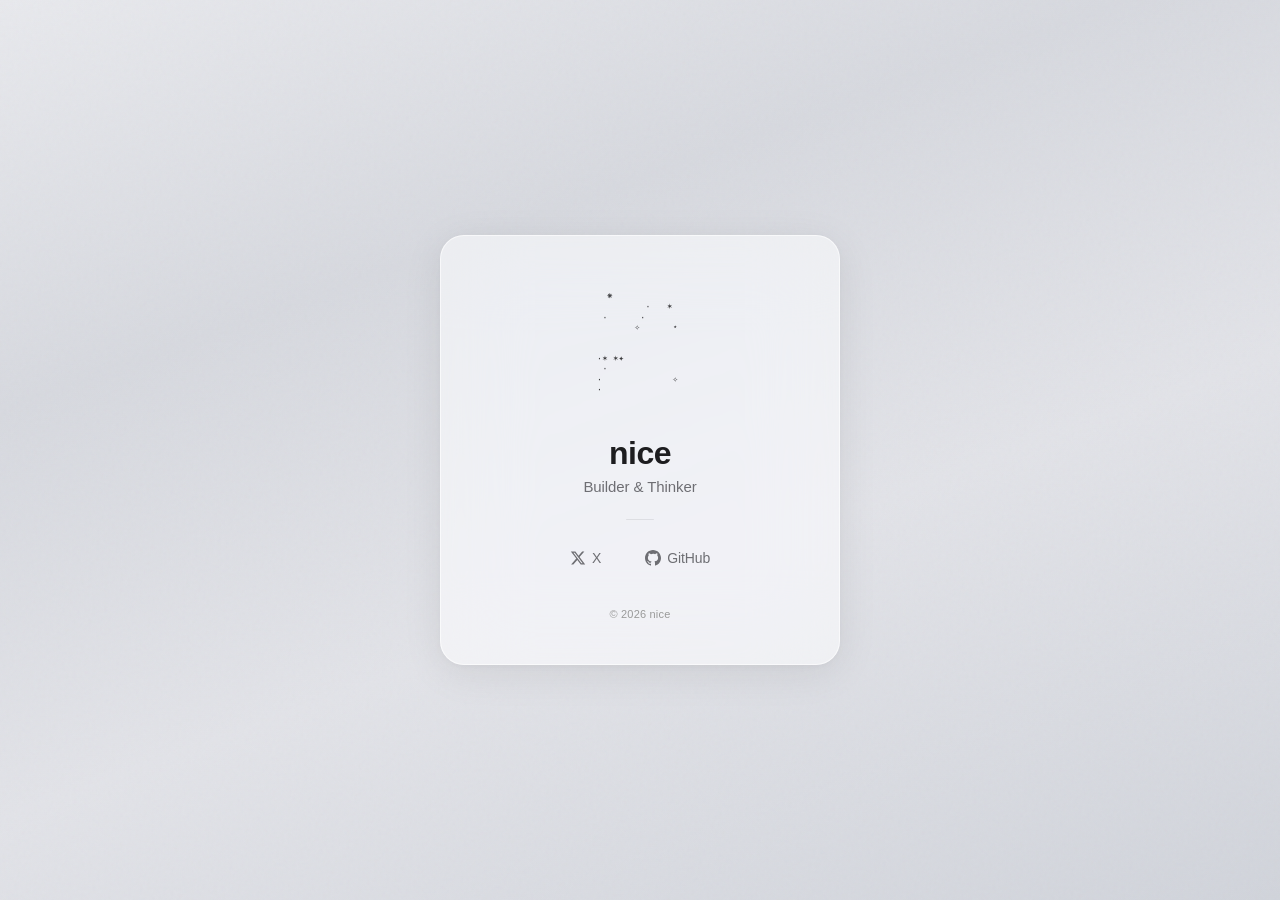
==== index.html @ 79534a77 "Initial: nice personal homepage — Apple-style card" ====
<!DOCTYPE html>
<html lang="en">
<head>
<meta charset="UTF-8">
<meta name="viewport" content="width=device-width, initial-scale=1.0">
<title>nice</title>
<style>
  *, *::before, *::after { box-sizing: border-box; margin: 0; padding: 0; }

  :root {
    --bg-start: #e8e9ed;
    --bg-end: #d1d4db;
    --card-bg: rgba(255, 255, 255, 0.55);
    --card-border: rgba(255, 255, 255, 0.6);
    --text-primary: #1d1d1f;
    --text-secondary: #6e6e73;
    --text-tertiary: #999;
    --accent: #0071e3;
    --accent-hover: #0077ed;
    --divider: rgba(0, 0, 0, 0.08);
    --shadow-sm: 0 1px 3px rgba(0, 0, 0, 0.04);
    --shadow-card: 0 8px 40px rgba(0, 0, 0, 0.08), 0 2px 8px rgba(0, 0, 0, 0.04);
    --shadow-card-hover: 0 12px 48px rgba(0, 0, 0, 0.1), 0 4px 12px rgba(0, 0, 0, 0.06);
  }

  body {
    min-height: 100vh;
    display: flex;
    align-items: center;
    justify-content: center;
    font-family: -apple-system, BlinkMacSystemFont, "SF Pro Display", "SF Pro Text", "Helvetica Neue", Helvetica, Arial, sans-serif;
    background: linear-gradient(160deg, #e8e9ed 0%, #d7d9df 30%, #e2e3e8 60%, #d1d4db 100%);
    background-attachment: fixed;
    -webkit-font-smoothing: antialiased;
    -moz-osx-font-smoothing: grayscale;
  }

  /* Subtle noise texture overlay */
  body::before {
    content: "";
    position: fixed;
    inset: 0;
    opacity: 0.03;
    background-image: url("data:image/svg+xml,%3Csvg viewBox='0 0 256 256' xmlns='http://www.w3.org/2000/svg'%3E%3Cfilter id='n'%3E%3CfeTurbulence type='fractalNoise' baseFrequency='0.9' numOctaves='4' stitchTiles='stitch'/%3E%3C/filter%3E%3Crect width='100%25' height='100%25' filter='url(%23n)'/%3E%3C/svg%3E");
    pointer-events: none;
  }

  .card {
    position: relative;
    background: var(--card-bg);
    backdrop-filter: blur(40px) saturate(180%);
    -webkit-backdrop-filter: blur(40px) saturate(180%);
    border: 1px solid var(--card-border);
    border-radius: 24px;
    padding: 56px 48px 44px;
    max-width: 400px;
    width: calc(100% - 40px);
    box-shadow: var(--shadow-card);
    text-align: center;
    transition: transform 0.35s cubic-bezier(0.25, 0.1, 0.25, 1),
                box-shadow 0.35s cubic-bezier(0.25, 0.1, 0.25, 1);
  }

  .card:hover {
    transform: translateY(-2px) scale(1.01);
    box-shadow: var(--shadow-card-hover);
  }

  .avatar {
    font-family: "SF Mono", "Menlo", "Monaco", "Courier New", monospace;
    font-size: 9px;
    line-height: 1.15;
    color: var(--text-primary);
    white-space: pre;
    display: inline-block;
    margin-bottom: 28px;
    user-select: none;
    opacity: 0.85;
    transition: opacity 0.3s ease;
  }

  .card:hover .avatar {
    opacity: 1;
  }

  .name {
    font-size: 32px;
    font-weight: 700;
    letter-spacing: -0.5px;
    color: var(--text-primary);
    margin-bottom: 6px;
    line-height: 1.2;
  }

  .tagline {
    font-size: 15px;
    font-weight: 400;
    color: var(--text-secondary);
    letter-spacing: -0.1px;
  }

  .divider {
    width: 28px;
    height: 1px;
    background: var(--divider);
    margin: 24px auto;
    border-radius: 1px;
  }

  .links {
    display: flex;
    justify-content: center;
    gap: 20px;
  }

  .links a {
    display: inline-flex;
    align-items: center;
    gap: 6px;
    color: var(--text-secondary);
    text-decoration: none;
    font-size: 14px;
    font-weight: 450;
    letter-spacing: -0.1px;
    padding: 6px 12px;
    border-radius: 8px;
    transition: color 0.2s ease, background 0.2s ease;
  }

  .links a:hover {
    color: var(--accent-hover);
    background: rgba(0, 113, 227, 0.06);
  }

  .links svg {
    width: 16px;
    height: 16px;
    flex-shrink: 0;
  }

  footer {
    margin-top: 36px;
    font-size: 11px;
    color: var(--text-tertiary);
    letter-spacing: 0.2px;
  }

  @media (max-width: 480px) {
    .card {
      padding: 40px 28px 32px;
      border-radius: 20px;
    }
    .avatar {
      font-size: 7px;
      margin-bottom: 22px;
    }
    .name {
      font-size: 26px;
    }
    .tagline {
      font-size: 14px;
    }
    .links {
      gap: 8px;
    }
    .links a {
      font-size: 13px;
      padding: 5px 10px;
    }
  }
</style>
</head>
<body>

<div class="card">
  <div class="avatar" id="avatar"></div>
  <div class="name">nice</div>
  <div class="tagline">Builder &amp; Thinker</div>
  <div class="divider"></div>
  <div class="links">
    <a href="https://x.com/Myrfather" target="_blank" rel="noopener">
      <svg viewBox="0 0 24 24" fill="currentColor"><path d="M18.244 2.25h3.308l-7.227 8.26 8.502 11.24H16.17l-5.214-6.817L4.99 21.75H1.68l7.73-8.835L1.254 2.25H8.08l4.713 6.231zm-1.161 17.52h1.833L7.084 4.126H5.117z"/></svg>
      X
    </a>
    <a href="https://github.com/dadnotfound" target="_blank" rel="noopener">
      <svg viewBox="0 0 24 24" fill="currentColor"><path d="M12 0C5.374 0 0 5.373 0 12c0 5.302 3.438 9.8 8.207 11.387.599.111.793-.261.793-.577v-2.234c-3.338.726-4.033-1.416-4.033-1.416-.546-1.387-1.333-1.756-1.333-1.756-1.089-.745.083-.729.083-.729 1.205.084 1.839 1.237 1.839 1.237 1.07 1.834 2.807 1.304 3.492.997.107-.775.418-1.305.762-1.604-2.665-.305-5.467-1.334-5.467-5.931 0-1.311.469-2.381 1.236-3.221-.124-.303-.535-1.524.117-3.176 0 0 1.008-.322 3.301 1.23A11.509 11.509 0 0112 5.803c1.02.005 2.047.138 3.006.404 2.291-1.552 3.297-1.23 3.297-1.23.653 1.653.242 2.874.118 3.176.77.84 1.235 1.911 1.235 3.221 0 4.609-2.807 5.624-5.479 5.921.43.372.823 1.102.823 2.222v3.293c0 .319.192.694.801.576C20.566 21.797 24 17.3 24 12c0-6.627-5.373-12-12-12z"/></svg>
      GitHub
    </a>
  </div>
  <footer>&copy; 2026 nice</footer>
</div>

<script>
(function() {
  // ── ASCII art generators ──
  function rng(seed) {
    var s = seed;
    return function() {
      s = (s * 16807 + 0) % 2147483647;
      return (s - 1) / 2147483646;
    };
  }

  var seed = Math.floor(Math.random() * 2147483647);
  var rand = rng(seed);

  function pick(arr) {
    return arr[Math.floor(rand() * arr.length)];
  }

  function generate() {
    var choice = Math.floor(rand() * 5);
    switch (choice) {
      case 0: return face();
      case 1: return diamond();
      case 2: return circuit();
      case 3: return constellation();
      case 4: return waves();
      default: return face();
    }
  }

  function face() {
    var eyes = pick(['● ●', 'o o', '• •', 'O O', '@ @']);
    var mouths = pick(['____', '────', '﹏﹏﹏', '~~~~']);
    var ears = pick([['(  ', '  )'], ['|  ', '  |'], ['', '']]);
    var hair = pick([
      ['╭──────╮','╰──────╯'],
      ['┌──────┐','└──────┘'],
      ['╔══════╗','╚══════╝'],
      [' .─────.','─────────'],
      ['','']
    ]);
    var lines = [];
    if (hair[0]) lines.push('    ' + hair[0]);
    lines.push('  ' + ears[0] + ' .---. ' + ears[1]);
    lines.push('  ' + ears[0] + ' |   | ' + ears[1]);
    lines.push('  ' + ears[0] + " | " + eyes + " | " + ears[1]);
    lines.push('  ' + ears[0] + " |  " + mouths + "  | " + ears[1]);
    lines.push('  ' + ears[0] + " '---' " + ears[1]);
    if (hair[1]) lines.push('    ' + hair[1]);
    return lines.join('\n');
  }

  function diamond() {
    var chars = pick(['✦','◆','◇','♦','⬥','★']);
    var fill = pick(['·',':','.',' ',' ']);
    var lines = [];
    var n = 5;
    for (var i = 0; i < n; i++) {
      var sp = ' '.repeat(n - i - 1);
      if (i === 0) {
        lines.push(sp + chars);
      } else {
        lines.push(sp + chars + fill.repeat(i * 2 - 1) + chars);
      }
    }
    for (var i = n - 2; i >= 0; i--) {
      var sp = ' '.repeat(n - i - 1);
      if (i === 0) {
        lines.push(sp + chars);
      } else {
        lines.push(sp + chars + fill.repeat(i * 2 - 1) + chars);
      }
    }
    return lines.join('\n');
  }

  function circuit() {
    var lines = [];
    var w = 13;
    var h = 9;
    var grid = [];
    for (var y = 0; y < h; y++) {
      grid[y] = [];
      for (var x = 0; x < w; x++) {
        grid[y][x] = ' ';
      }
    }
    // Horizontal traces
    for (var y = 1; y < h; y += 2) {
      for (var x = 0; x < w; x++) {
        if (rand() > 0.3) grid[y][x] = '─';
      }
    }
    // Vertical traces
    for (var x = 1; x < w; x += 3) {
      for (var y = 0; y < h; y++) {
        if (grid[y][x] === '─') grid[y][x] = '┼';
        else if (rand() > 0.4) grid[y][x] = '│';
      }
    }
    // Nodes
    for (var i = 0; i < 8; i++) {
      var nx = Math.floor(rand() * w);
      var ny = Math.floor(rand() * h);
      grid[ny][nx] = pick(['●','○','◉','◆','▪']);
    }
    // Corners
    for (var y = 0; y < h; y++) {
      for (var x = 0; x < w; x++) {
        if (grid[y][x] === '─') {
          var up = y > 0 && grid[y-1][x] === '│';
          var down = y < h-1 && grid[y+1][x] === '│';
          if (up && down) grid[y][x] = '┼';
          else if (up) grid[y][x] = '┴';
          else if (down) grid[y][x] = '┬';
        }
      }
    }
    for (var y = 0; y < h; y++) {
      lines.push(grid[y].join(''));
    }
    return lines.join('\n');
  }

  function constellation() {
    var lines = [];
    var w = 16;
    var h = 11;
    var grid = [];
    for (var y = 0; y < h; y++) {
      grid[y] = [];
      for (var x = 0; x < w; x++) {
        grid[y][x] = ' ';
      }
    }
    var stars = ['✦','✧','·','•','⋆','⁕','✶'];
    var points = [];
    for (var i = 0; i < 10; i++) {
      var px = Math.floor(rand() * w);
      var py = Math.floor(rand() * h);
      grid[py][px] = pick(stars);
      points.push([px, py]);
    }
    // Draw lines between nearby points
    for (var i = 0; i < points.length; i++) {
      for (var j = i + 1; j < points.length; j++) {
        var dx = points[i][0] - points[j][0];
        var dy = points[i][1] - points[j][1];
        var dist = Math.sqrt(dx * dx + dy * dy);
        if (dist < 5 && rand() > 0.4) {
          var x0 = points[i][0], y0 = points[i][1];
          var x1 = points[j][0], y1 = points[j][1];
          var steps = Math.max(Math.abs(x1 - x0), Math.abs(y1 - y0));
          for (var s = 1; s < steps; s++) {
            var t = s / steps;
            var cx = Math.round(x0 + dx * t);
            var cy = Math.round(y0 + dy * t);
            if (grid[cy][cx] === ' ') {
              grid[cy][cx] = pick(['·','·','·',' ','·',' ']);
            }
          }
        }
      }
    }
    for (var y = 0; y < h; y++) {
      lines.push(grid[y].join(''));
    }
    return lines.join('\n');
  }

  function waves() {
    var lines = [];
    var w = 17;
    var chars = pick([['~','≈','∿'], ['◠','◡','~'], ['⌒','⌣','‐']]);
    for (var y = 0; y < 9; y++) {
      var line = '';
      for (var x = 0; x < w; x++) {
        var v = Math.sin((x / 3) + (y / 1.5)) * Math.cos((y / 2) + (x / 4));
        if (v > 0.3) line += chars[0];
        else if (v < -0.3) line += chars[1];
        else if (Math.abs(v) < 0.15 && rand() > 0.7) line += chars[2];
        else line += ' ';
      }
      lines.push(line);
    }
    return lines.join('\n');
  }

  document.getElementById('avatar').textContent = generate();
})();
</script>

</body>
</html>
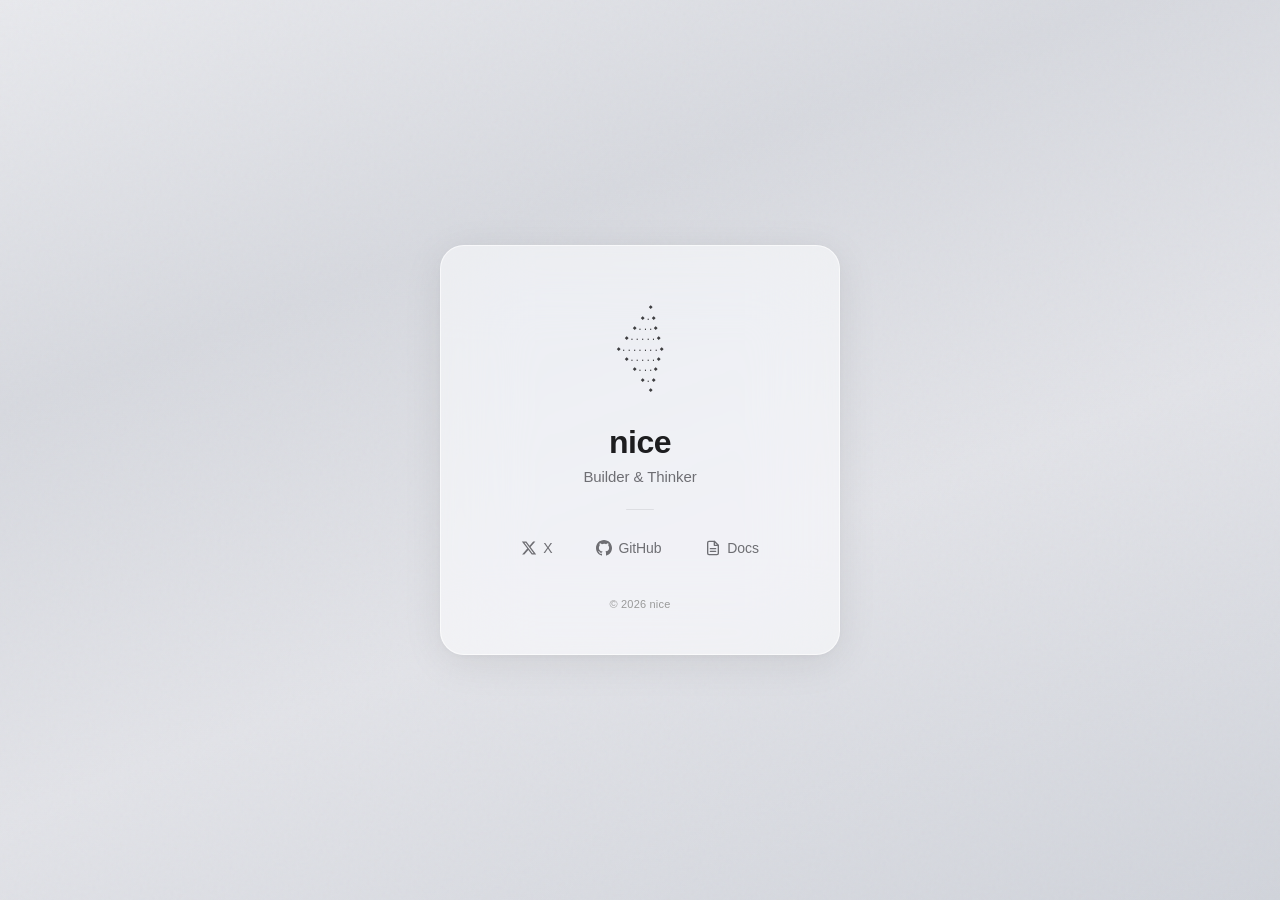
==== commit 6cb0460b: "Add Feishu Docs link" ====
--- a/index.html
+++ b/index.html
@@ -185,6 +185,10 @@
     <a href="https://github.com/dadnotfound" target="_blank" rel="noopener">
       <svg viewBox="0 0 24 24" fill="currentColor"><path d="M12 0C5.374 0 0 5.373 0 12c0 5.302 3.438 9.8 8.207 11.387.599.111.793-.261.793-.577v-2.234c-3.338.726-4.033-1.416-4.033-1.416-.546-1.387-1.333-1.756-1.333-1.756-1.089-.745.083-.729.083-.729 1.205.084 1.839 1.237 1.839 1.237 1.07 1.834 2.807 1.304 3.492.997.107-.775.418-1.305.762-1.604-2.665-.305-5.467-1.334-5.467-5.931 0-1.311.469-2.381 1.236-3.221-.124-.303-.535-1.524.117-3.176 0 0 1.008-.322 3.301 1.23A11.509 11.509 0 0112 5.803c1.02.005 2.047.138 3.006.404 2.291-1.552 3.297-1.23 3.297-1.23.653 1.653.242 2.874.118 3.176.77.84 1.235 1.911 1.235 3.221 0 4.609-2.807 5.624-5.479 5.921.43.372.823 1.102.823 2.222v3.293c0 .319.192.694.801.576C20.566 21.797 24 17.3 24 12c0-6.627-5.373-12-12-12z"/></svg>
       GitHub
+    </a>
+    <a href="https://codecave.feishu.cn/drive/folder/CkvWf3Q8Il75RGdhdBUc70AtncQ?from=from_copylink" target="_blank" rel="noopener">
+      <svg viewBox="0 0 24 24" fill="none" stroke="currentColor" stroke-width="2" stroke-linecap="round" stroke-linejoin="round"><path d="M14 2H6a2 2 0 0 0-2 2v16a2 2 0 0 0 2 2h12a2 2 0 0 0 2-2V8z"/><polyline points="14 2 14 8 20 8"/><line x1="16" y1="13" x2="8" y2="13"/><line x1="16" y1="17" x2="8" y2="17"/></svg>
+      Docs
     </a>
   </div>
   <footer>&copy; 2026 nice</footer>
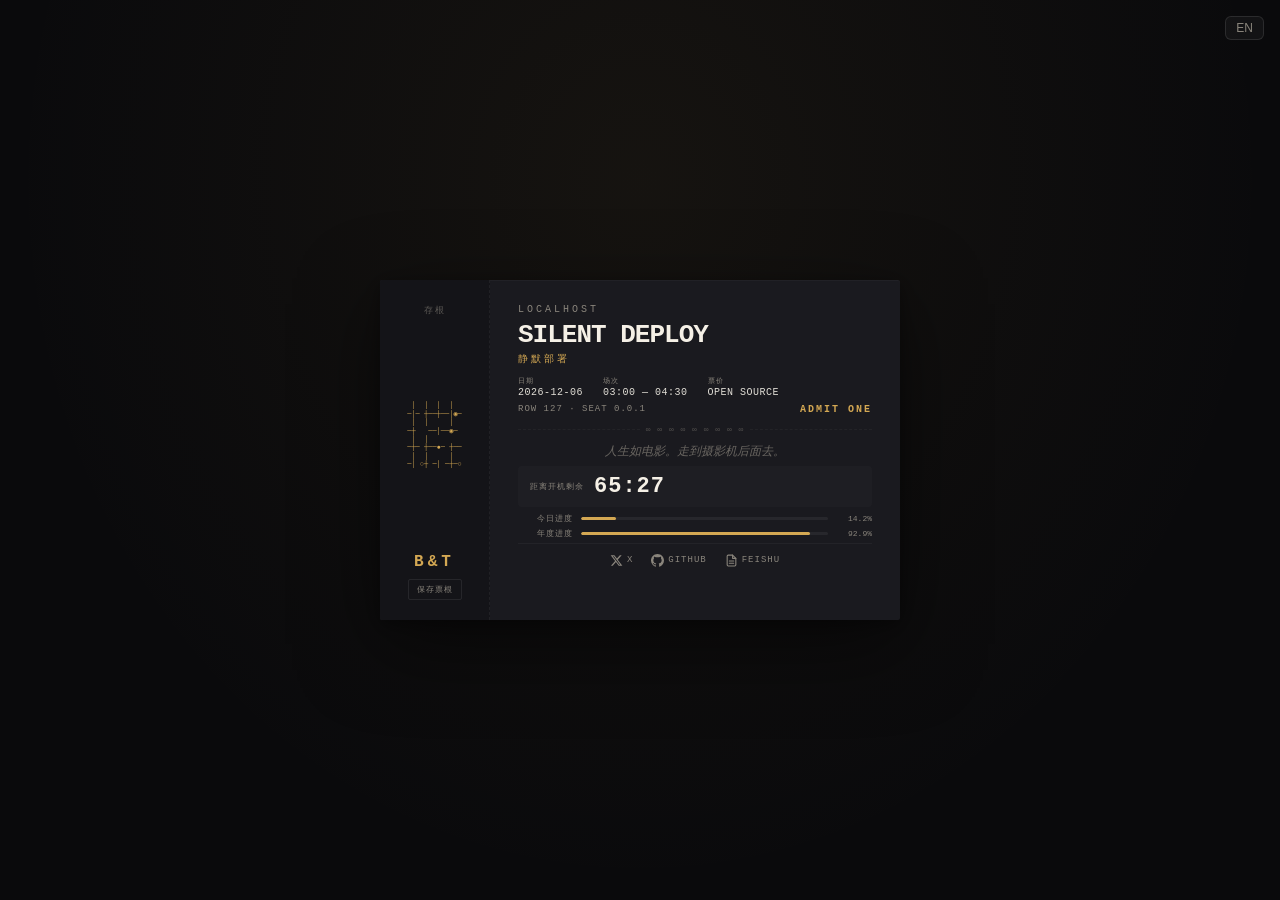
==== commit 13b255db: "v2: film ticket redesign — 90min sessions, timers, i18n, ticket export" ====
--- a/index.html
+++ b/index.html
@@ -1,388 +1,661 @@
 <!DOCTYPE html>
-<html lang="en">
+<html lang="zh">
 <head>
 <meta charset="UTF-8">
 <meta name="viewport" content="width=device-width, initial-scale=1.0">
-<title>nice</title>
+<title>nice — Film Ticket</title>
 <style>
-  *, *::before, *::after { box-sizing: border-box; margin: 0; padding: 0; }
-
-  :root {
-    --bg-start: #e8e9ed;
-    --bg-end: #d1d4db;
-    --card-bg: rgba(255, 255, 255, 0.55);
-    --card-border: rgba(255, 255, 255, 0.6);
-    --text-primary: #1d1d1f;
-    --text-secondary: #6e6e73;
-    --text-tertiary: #999;
-    --accent: #0071e3;
-    --accent-hover: #0077ed;
-    --divider: rgba(0, 0, 0, 0.08);
-    --shadow-sm: 0 1px 3px rgba(0, 0, 0, 0.04);
-    --shadow-card: 0 8px 40px rgba(0, 0, 0, 0.08), 0 2px 8px rgba(0, 0, 0, 0.04);
-    --shadow-card-hover: 0 12px 48px rgba(0, 0, 0, 0.1), 0 4px 12px rgba(0, 0, 0, 0.06);
+:root {
+  --bg: #0a0a0c;
+  --ticket-bg: #1a1a1f;
+  --ticket-stub: #141418;
+  --text: #e0ddd5;
+  --text-dim: #8a857c;
+  --text-bright: #f5f0e6;
+  --accent: #d4a853;
+  --accent-dim: #8b6914;
+  --red: #c0392b;
+  --divider: rgba(212,168,83,0.18);
+  --perf: rgba(255,255,255,0.06);
+  --progress-bg: rgba(255,255,255,0.06);
+  --progress-fill: #d4a853;
+  --font-ticket: 'SF Mono','Menlo','Monaco','Courier New',monospace;
+  --font-ui: -apple-system,BlinkMacSystemFont,'SF Pro Display','Helvetica Neue',sans-serif;
+}
+*,*::before,*::after{box-sizing:border-box;margin:0;padding:0}
+body {
+  min-height:100vh; min-height:100dvh;
+  display:flex; align-items:center; justify-content:center;
+  background:var(--bg);
+  background-image: radial-gradient(ellipse at 50% 20%, rgba(212,168,83,0.06) 0%, transparent 70%);
+  font-family:var(--font-ui);
+  -webkit-font-smoothing:antialiased;
+  overflow-x:hidden;
+  padding:12px;
+}
+/* Language toggle */
+.lang-toggle {
+  position:fixed; top:16px; right:16px; z-index:10;
+  background:rgba(255,255,255,0.04); border:1px solid rgba(255,255,255,0.1);
+  color:var(--text-dim); border-radius:6px; padding:4px 10px;
+  font-size:12px; cursor:pointer; font-family:var(--font-ui);
+  transition:all .2s;
+}
+.lang-toggle:hover { color:var(--text); border-color:rgba(255,255,255,0.2); }
+
+/* ── Ticket Container ── */
+.ticket-wrapper {
+  perspective:800px; width:100%; max-width:520px;
+}
+.ticket {
+  position:relative;
+  background:var(--ticket-bg);
+  border-radius:2px;
+  display:flex;
+  min-height:340px;
+  box-shadow: 0 24px 80px rgba(0,0,0,0.5), 0 4px 16px rgba(0,0,0,0.3), inset 0 1px 0 rgba(255,255,255,0.03);
+  overflow:hidden;
+  transition: transform .35s cubic-bezier(.25,.1,.25,1),
+              box-shadow .35s cubic-bezier(.25,.1,.25,1);
+  will-change:transform;
+  contain:layout style;
+}
+.ticket:hover {
+  transform:translateY(-2px);
+  box-shadow: 0 28px 90px rgba(0,0,0,0.55), 0 6px 20px rgba(0,0,0,0.35), inset 0 1px 0 rgba(255,255,255,0.04);
+}
+
+/* ── Left Stub ── */
+.stub {
+  width:110px; min-width:110px;
+  background:var(--ticket-stub);
+  display:flex; flex-direction:column; align-items:center;
+  padding:24px 10px 20px;
+  border-right:1px dashed var(--perf);
+  position:relative;
+  gap:8px;
+}
+.stub-label {
+  font-family:var(--font-ticket); font-size:9px; color:var(--text-dim);
+  text-transform:uppercase; letter-spacing:2px;
+  opacity:0.6;
+}
+.stub-avatar {
+  font-family:var(--font-ticket); font-size:7px; line-height:1.2;
+  color:var(--accent); white-space:pre; text-align:center;
+  user-select:none; flex:1; display:flex; align-items:center;
+  justify-content:center; min-height:80px;
+}
+.stub-initials {
+  font-family:var(--font-ticket); font-size:16px; font-weight:700;
+  color:var(--accent); letter-spacing:4px; margin-top:auto;
+}
+.stub-save {
+  font-family:var(--font-ticket); font-size:8px; color:var(--text-dim);
+  cursor:pointer; padding:4px 8px; border:1px solid rgba(255,255,255,0.08);
+  border-radius:2px; transition:all .2s; text-transform:uppercase;
+  letter-spacing:1px; background:transparent;
+}
+.stub-save:hover {
+  color:var(--accent); border-color:var(--accent-dim);
+}
+
+/* ── Right Main Body ── */
+.body {
+  flex:1; display:flex; flex-direction:column; padding:24px 28px 0;
+  min-width:0;
+}
+/* Top: cinema + title */
+.body-header { margin-bottom:10px; }
+.cinema {
+  font-family:var(--font-ticket); font-size:10px; color:var(--text-dim);
+  letter-spacing:3px; text-transform:uppercase; margin-bottom:6px;
+}
+.film-title {
+  font-family:var(--font-ticket); font-size:26px; font-weight:700;
+  color:var(--text-bright); letter-spacing:-1px; line-height:1.1;
+  text-transform:uppercase;
+}
+.film-subtitle {
+  font-family:var(--font-ticket); font-size:10px; color:var(--accent);
+  letter-spacing:3px; text-transform:uppercase; margin-top:2px;
+}
+
+/* Meta row */
+.meta {
+  display:flex; gap:20px; margin-bottom:6px;
+  font-family:var(--font-ticket);
+}
+.meta-item { display:flex; flex-direction:column; gap:1px; }
+.meta-label { font-size:7px; color:var(--text-dim); text-transform:uppercase; letter-spacing:1px; }
+.meta-value { font-size:10px; color:var(--text); letter-spacing:0.5px; }
+
+/* Seat + admit */
+.ticket-footer-row {
+  display:flex; justify-content:space-between; align-items:center;
+  margin-bottom:0;
+}
+.seat {
+  font-family:var(--font-ticket); font-size:9px; color:var(--text-dim);
+  letter-spacing:1px;
+}
+.admit {
+  font-family:var(--font-ticket); font-size:10px; color:var(--accent);
+  text-transform:uppercase; letter-spacing:2px; font-weight:700;
+}
+
+/* ── Perforation / Tear line ── */
+.tear-line {
+  display:flex; align-items:center; gap:6px; margin:10px 0 8px;
+  color:var(--text-dim); font-family:var(--font-ticket); font-size:8px;
+  letter-spacing:1px; opacity:.5;
+}
+.tear-line::before,.tear-line::after {
+  content:''; flex:1; height:0;
+  border-top:1px dashed rgba(255,255,255,0.08);
+}
+
+/* ── Slogan ── */
+.slogan {
+  font-family:var(--font-ui); font-size:12px; color:var(--text-dim);
+  font-style:italic; text-align:center; line-height:1.5;
+  margin-bottom:6px; opacity:.7;
+}
+
+/* ── Countdown ── */
+.countdown-row {
+  display:flex; align-items:center; gap:10px;
+  margin-bottom:6px; padding:8px 12px;
+  background:rgba(255,255,255,0.02); border-radius:4px;
+}
+.countdown-label {
+  font-family:var(--font-ticket); font-size:8px; color:var(--text-dim);
+  text-transform:uppercase; letter-spacing:1px; white-space:nowrap;
+}
+.countdown-value {
+  font-family:var(--font-ticket); font-size:22px; font-weight:700;
+  color:var(--text-bright); letter-spacing:1px;
+  transition:color .3s;
+}
+.countdown-value.urgent { color:var(--red); animation:pulse .6s ease-in-out infinite; }
+@keyframes pulse { 0%,100%{opacity:1} 50%{opacity:.4} }
+
+/* ── Progress bars ── */
+.progress-group { display:flex; flex-direction:column; gap:4px; margin-bottom:4px; }
+.progress-row {
+  display:flex; align-items:center; gap:8px;
+}
+.progress-label {
+  font-family:var(--font-ticket); font-size:8px; color:var(--text-dim);
+  width:55px; text-align:right; text-transform:uppercase; letter-spacing:1px;
+  white-space:nowrap;
+}
+.progress-bar {
+  flex:1; height:3px; background:var(--progress-bg);
+  border-radius:2px; overflow:hidden;
+}
+.progress-fill {
+  height:100%; background:var(--progress-fill);
+  border-radius:2px; transition:width .5s ease;
+}
+.progress-pct {
+  font-family:var(--font-ticket); font-size:8px; color:var(--text-dim);
+  width:36px; text-align:right;
+}
+
+/* ── Social links ── */
+.social-row {
+  display:flex; justify-content:center; gap:18px;
+  padding:10px 0 14px; border-top:1px solid rgba(255,255,255,0.04);
+}
+.social-row a {
+  display:inline-flex; align-items:center; gap:4px;
+  color:var(--text-dim); text-decoration:none;
+  font-family:var(--font-ticket); font-size:9px; letter-spacing:1px;
+  text-transform:uppercase; transition:color .2s;
+}
+.social-row a:hover { color:var(--accent); }
+.social-row svg { width:13px; height:13px; }
+
+/* ── Animations ── */
+@keyframes tearOut {
+  0% { transform:translateX(0); opacity:1; }
+  50% { transform:translateX(-20px); opacity:.5; }
+  100% { transform:translateX(-120px); opacity:0; }
+}
+@keyframes tearIn {
+  0% { transform:translateX(30px); opacity:0; }
+  100% { transform:translateX(0); opacity:1; }
+}
+.tearing .ticket { animation:tearOut .5s ease-in forwards; }
+.ticket.fresh { animation:tearIn .5s ease-out; }
+
+/* ── Toast ── */
+.toast {
+  position:fixed; bottom:24px; left:50%; transform:translateX(-50%);
+  background:var(--ticket-bg); color:var(--accent);
+  padding:8px 20px; border-radius:4px; font-family:var(--font-ticket);
+  font-size:11px; letter-spacing:1px; z-index:20;
+  border:1px solid rgba(212,168,83,0.2);
+  opacity:0; transition:opacity .3s;
+  pointer-events:none;
+}
+.toast.show { opacity:1; }
+
+@media (max-width:500px) {
+  .ticket { flex-direction:column; }
+  .stub {
+    width:100%; min-width:0; flex-direction:row; padding:12px 16px;
+    border-right:none; border-bottom:1px dashed var(--perf); gap:12px;
   }
-
-  body {
-    min-height: 100vh;
-    display: flex;
-    align-items: center;
-    justify-content: center;
-    font-family: -apple-system, BlinkMacSystemFont, "SF Pro Display", "SF Pro Text", "Helvetica Neue", Helvetica, Arial, sans-serif;
-    background: linear-gradient(160deg, #e8e9ed 0%, #d7d9df 30%, #e2e3e8 60%, #d1d4db 100%);
-    background-attachment: fixed;
-    -webkit-font-smoothing: antialiased;
-    -moz-osx-font-smoothing: grayscale;
-  }
-
-  /* Subtle noise texture overlay */
-  body::before {
-    content: "";
-    position: fixed;
-    inset: 0;
-    opacity: 0.03;
-    background-image: url("data:image/svg+xml,%3Csvg viewBox='0 0 256 256' xmlns='http://www.w3.org/2000/svg'%3E%3Cfilter id='n'%3E%3CfeTurbulence type='fractalNoise' baseFrequency='0.9' numOctaves='4' stitchTiles='stitch'/%3E%3C/filter%3E%3Crect width='100%25' height='100%25' filter='url(%23n)'/%3E%3C/svg%3E");
-    pointer-events: none;
-  }
-
-  .card {
-    position: relative;
-    background: var(--card-bg);
-    backdrop-filter: blur(40px) saturate(180%);
-    -webkit-backdrop-filter: blur(40px) saturate(180%);
-    border: 1px solid var(--card-border);
-    border-radius: 24px;
-    padding: 56px 48px 44px;
-    max-width: 400px;
-    width: calc(100% - 40px);
-    box-shadow: var(--shadow-card);
-    text-align: center;
-    transition: transform 0.35s cubic-bezier(0.25, 0.1, 0.25, 1),
-                box-shadow 0.35s cubic-bezier(0.25, 0.1, 0.25, 1);
-  }
-
-  .card:hover {
-    transform: translateY(-2px) scale(1.01);
-    box-shadow: var(--shadow-card-hover);
-  }
-
-  .avatar {
-    font-family: "SF Mono", "Menlo", "Monaco", "Courier New", monospace;
-    font-size: 9px;
-    line-height: 1.15;
-    color: var(--text-primary);
-    white-space: pre;
-    display: inline-block;
-    margin-bottom: 28px;
-    user-select: none;
-    opacity: 0.85;
-    transition: opacity 0.3s ease;
-  }
-
-  .card:hover .avatar {
-    opacity: 1;
-  }
-
-  .name {
-    font-size: 32px;
-    font-weight: 700;
-    letter-spacing: -0.5px;
-    color: var(--text-primary);
-    margin-bottom: 6px;
-    line-height: 1.2;
-  }
-
-  .tagline {
-    font-size: 15px;
-    font-weight: 400;
-    color: var(--text-secondary);
-    letter-spacing: -0.1px;
-  }
-
-  .divider {
-    width: 28px;
-    height: 1px;
-    background: var(--divider);
-    margin: 24px auto;
-    border-radius: 1px;
-  }
-
-  .links {
-    display: flex;
-    justify-content: center;
-    gap: 20px;
-  }
-
-  .links a {
-    display: inline-flex;
-    align-items: center;
-    gap: 6px;
-    color: var(--text-secondary);
-    text-decoration: none;
-    font-size: 14px;
-    font-weight: 450;
-    letter-spacing: -0.1px;
-    padding: 6px 12px;
-    border-radius: 8px;
-    transition: color 0.2s ease, background 0.2s ease;
-  }
-
-  .links a:hover {
-    color: var(--accent-hover);
-    background: rgba(0, 113, 227, 0.06);
-  }
-
-  .links svg {
-    width: 16px;
-    height: 16px;
-    flex-shrink: 0;
-  }
-
-  footer {
-    margin-top: 36px;
-    font-size: 11px;
-    color: var(--text-tertiary);
-    letter-spacing: 0.2px;
-  }
-
-  @media (max-width: 480px) {
-    .card {
-      padding: 40px 28px 32px;
-      border-radius: 20px;
-    }
-    .avatar {
-      font-size: 7px;
-      margin-bottom: 22px;
-    }
-    .name {
-      font-size: 26px;
-    }
-    .tagline {
-      font-size: 14px;
-    }
-    .links {
-      gap: 8px;
-    }
-    .links a {
-      font-size: 13px;
-      padding: 5px 10px;
-    }
-  }
+  .stub-avatar { min-height:0; font-size:6px; }
+  .stub-initials { margin-top:0; }
+  .stub-label { display:none; }
+  .body { padding:16px 18px 0; }
+  .film-title { font-size:22px; }
+  .meta { gap:12px; }
+  .meta-value { font-size:9px; }
+  .countdown-value { font-size:18px; }
+}
 </style>
 </head>
 <body>
 
-<div class="card">
-  <div class="avatar" id="avatar"></div>
-  <div class="name">nice</div>
-  <div class="tagline">Builder &amp; Thinker</div>
-  <div class="divider"></div>
-  <div class="links">
-    <a href="https://x.com/Myrfather" target="_blank" rel="noopener">
-      <svg viewBox="0 0 24 24" fill="currentColor"><path d="M18.244 2.25h3.308l-7.227 8.26 8.502 11.24H16.17l-5.214-6.817L4.99 21.75H1.68l7.73-8.835L1.254 2.25H8.08l4.713 6.231zm-1.161 17.52h1.833L7.084 4.126H5.117z"/></svg>
-      X
-    </a>
-    <a href="https://github.com/dadnotfound" target="_blank" rel="noopener">
-      <svg viewBox="0 0 24 24" fill="currentColor"><path d="M12 0C5.374 0 0 5.373 0 12c0 5.302 3.438 9.8 8.207 11.387.599.111.793-.261.793-.577v-2.234c-3.338.726-4.033-1.416-4.033-1.416-.546-1.387-1.333-1.756-1.333-1.756-1.089-.745.083-.729.083-.729 1.205.084 1.839 1.237 1.839 1.237 1.07 1.834 2.807 1.304 3.492.997.107-.775.418-1.305.762-1.604-2.665-.305-5.467-1.334-5.467-5.931 0-1.311.469-2.381 1.236-3.221-.124-.303-.535-1.524.117-3.176 0 0 1.008-.322 3.301 1.23A11.509 11.509 0 0112 5.803c1.02.005 2.047.138 3.006.404 2.291-1.552 3.297-1.23 3.297-1.23.653 1.653.242 2.874.118 3.176.77.84 1.235 1.911 1.235 3.221 0 4.609-2.807 5.624-5.479 5.921.43.372.823 1.102.823 2.222v3.293c0 .319.192.694.801.576C20.566 21.797 24 17.3 24 12c0-6.627-5.373-12-12-12z"/></svg>
-      GitHub
-    </a>
-    <a href="https://codecave.feishu.cn/drive/folder/CkvWf3Q8Il75RGdhdBUc70AtncQ?from=from_copylink" target="_blank" rel="noopener">
-      <svg viewBox="0 0 24 24" fill="none" stroke="currentColor" stroke-width="2" stroke-linecap="round" stroke-linejoin="round"><path d="M14 2H6a2 2 0 0 0-2 2v16a2 2 0 0 0 2 2h12a2 2 0 0 0 2-2V8z"/><polyline points="14 2 14 8 20 8"/><line x1="16" y1="13" x2="8" y2="13"/><line x1="16" y1="17" x2="8" y2="17"/></svg>
-      Docs
-    </a>
+<button class="lang-toggle" id="langToggle" title="Switch language">中</button>
+
+<div class="ticket-wrapper">
+  <div class="ticket" id="ticket">
+    <!-- Left Stub -->
+    <div class="stub" id="stub">
+      <div class="stub-label" data-i18n="stub"></div>
+      <div class="stub-avatar" id="avatar"></div>
+      <div class="stub-initials">B&T</div>
+      <button class="stub-save" id="saveBtn" data-i18n="save"></button>
+    </div>
+    <!-- Main Body -->
+    <div class="body">
+      <div class="body-header">
+        <div class="cinema">LOCALHOST</div>
+        <div class="film-title" id="filmTitle"></div>
+        <div class="film-subtitle" id="filmSubtitle"></div>
+      </div>
+      <div class="meta">
+        <div class="meta-item">
+          <span class="meta-label" data-i18n="date"></span>
+          <span class="meta-value" id="metaDate"></span>
+        </div>
+        <div class="meta-item">
+          <span class="meta-label" data-i18n="showtime"></span>
+          <span class="meta-value" id="metaShowtime"></span>
+        </div>
+        <div class="meta-item">
+          <span class="meta-label" data-i18n="price"></span>
+          <span class="meta-value">OPEN SOURCE</span>
+        </div>
+      </div>
+      <div class="ticket-footer-row">
+        <span class="seat">ROW 127 · SEAT 0.0.1</span>
+        <span class="admit">ADMIT ONE</span>
+      </div>
+
+      <!-- Tear line -->
+      <div class="tear-line">∞ ∞ ∞ ∞ ∞ ∞ ∞ ∞ ∞</div>
+      <div class="slogan" id="slogan"></div>
+
+      <!-- Countdown -->
+      <div class="countdown-row">
+        <span class="countdown-label" data-i18n="countdown"></span>
+        <span class="countdown-value" id="countdown">89:59</span>
+      </div>
+
+      <!-- Progress -->
+      <div class="progress-group">
+        <div class="progress-row">
+          <span class="progress-label" data-i18n="today"></span>
+          <div class="progress-bar"><div class="progress-fill" id="todayFill"></div></div>
+          <span class="progress-pct" id="todayPct">0%</span>
+        </div>
+        <div class="progress-row">
+          <span class="progress-label" data-i18n="year"></span>
+          <div class="progress-bar"><div class="progress-fill" id="yearFill"></div></div>
+          <span class="progress-pct" id="yearPct">0%</span>
+        </div>
+      </div>
+
+      <!-- Social -->
+      <div class="social-row">
+        <a href="https://x.com/Myrfather" target="_blank" rel="noopener">
+          <svg viewBox="0 0 24 24" fill="currentColor"><path d="M18.244 2.25h3.308l-7.227 8.26 8.502 11.24H16.17l-5.214-6.817L4.99 21.75H1.68l7.73-8.835L1.254 2.25H8.08l4.713 6.231zm-1.161 17.52h1.833L7.084 4.126H5.117z"/></svg>
+          X
+        </a>
+        <a href="https://github.com/dadnotfound" target="_blank" rel="noopener">
+          <svg viewBox="0 0 24 24" fill="currentColor"><path d="M12 0C5.374 0 0 5.373 0 12c0 5.302 3.438 9.8 8.207 11.387.599.111.793-.261.793-.577v-2.234c-3.338.726-4.033-1.416-4.033-1.416-.546-1.387-1.333-1.756-1.333-1.756-1.089-.745.083-.729.083-.729 1.205.084 1.839 1.237 1.839 1.237 1.07 1.834 2.807 1.304 3.492.997.107-.775.418-1.305.762-1.604-2.665-.305-5.467-1.334-5.467-5.931 0-1.311.469-2.381 1.236-3.221-.124-.303-.535-1.524.117-3.176 0 0 1.008-.322 3.301 1.23A11.509 11.509 0 0112 5.803c1.02.005 2.047.138 3.006.404 2.291-1.552 3.297-1.23 3.297-1.23.653 1.653.242 2.874.118 3.176.77.84 1.235 1.911 1.235 3.221 0 4.609-2.807 5.624-5.479 5.921.43.372.823 1.102.823 2.222v3.293c0 .319.192.694.801.576C20.566 21.797 24 17.3 24 12c0-6.627-5.373-12-12-12z"/></svg>
+          GitHub
+        </a>
+        <a href="https://codecave.feishu.cn/drive/folder/CkvWf3Q8Il75RGdhdBUc70AtncQ?from=from_copylink" target="_blank" rel="noopener">
+          <svg viewBox="0 0 24 24" fill="none" stroke="currentColor" stroke-width="2" stroke-linecap="round" stroke-linejoin="round"><path d="M14 2H6a2 2 0 0 0-2 2v16a2 2 0 0 0 2 2h12a2 2 0 0 0 2-2V8z"/><polyline points="14 2 14 8 20 8"/><line x1="16" y1="13" x2="8" y2="13"/><line x1="16" y1="17" x2="8" y2="17"/></svg>
+          Feishu
+        </a>
+      </div>
+    </div>
   </div>
-  <footer>&copy; 2026 nice</footer>
 </div>
 
+<div class="toast" id="toast"></div>
+
 <script>
-(function() {
-  // ── ASCII art generators ──
-  function rng(seed) {
-    var s = seed;
-    return function() {
-      s = (s * 16807 + 0) % 2147483647;
-      return (s - 1) / 2147483646;
-    };
+(function(){
+'use strict';
+
+/* ═══════════════════════════════════════════
+   i18n
+   ═══════════════════════════════════════════ */
+var lang = localStorage.getItem('lang') || 'zh';
+var i18n = {
+  zh: { stub:'存根', save:'保存票根', date:'日期', showtime:'场次', price:'票价',
+        countdown:'距离开机剩余', today:'今日进度', year:'年度进度',
+        slogan:'人生如电影。走到摄影机后面去。',
+        saved:'票根已保存 ✓', cinema:'LOCALHOST' },
+  en: { stub:'STUB', save:'SAVE TICKET', date:'DATE', showtime:'SHOW', price:'PRICE',
+        countdown:'Until roll', today:'TODAY', year:'YEAR',
+        slogan:'Life unfolds like a film. Step behind the camera.',
+        saved:'Ticket saved  ✓', cinema:'LOCALHOST' }
+};
+
+function t(key) { return i18n[lang][key] || key; }
+
+function applyI18n() {
+  document.querySelectorAll('[data-i18n]').forEach(function(el) {
+    el.textContent = t(el.getAttribute('data-i18n'));
+  });
+  document.getElementById('slogan').textContent = t('slogan');
+  document.getElementById('langToggle').textContent = lang === 'zh' ? 'EN' : '中';
+  document.title = lang === 'zh' ? 'nice — 电影票' : 'nice — Film Ticket';
+}
+
+document.getElementById('langToggle').addEventListener('click', function() {
+  lang = lang === 'zh' ? 'en' : 'zh';
+  localStorage.setItem('lang', lang);
+  applyI18n();
+});
+
+/* ═══════════════════════════════════════════
+   Session Engine — 90min sessions from midnight
+   ═══════════════════════════════════════════ */
+var SESSIONS = [
+  {name:'MIDNIGHT COMPILE', sub:'深夜编译', ascii:'moon'},
+  {name:'DREAM DEBUG', sub:'调试梦境', ascii:'wave'},
+  {name:'SILENT DEPLOY', sub:'静默部署', ascii:'circuit'},
+  {name:'DAWN PATCH', sub:'黎明补丁', ascii:'constellation'},
+  {name:'MORNING ITER', sub:'清晨迭代', ascii:'geo'},
+  {name:'BREAKFAST ARCH', sub:'架构早餐', ascii:'blueprint'},
+  {name:'FULL STACK', sub:'全栈日场', ascii:'diamond'},
+  {name:'NOON REFACTOR', sub:'重构午时', ascii:'spiral'},
+  {name:'LUNCH BREAK', sub:'午间休场', ascii:'face'},
+  {name:'AFTERNOON BUILD', sub:'午后构建', ascii:'structure'},
+  {name:'SUNSET COMMIT', sub:'日落提交', ascii:'waves'},
+  {name:'EVENING REVIEW', sub:'黄昏审查', ascii:'pcb'},
+  {name:'GOLDEN HOUR', sub:'黄金时段', ascii:'starfield'},
+  {name:'NIGHT SHIFT', sub:'夜间轮值', ascii:'fractal'},
+  {name:'LATE NIGHT OPS', sub:'深夜运维', ascii:'terminal'},
+  {name:'LAST COMPILE', sub:'末次编译', ascii:'symbol'}
+];
+
+function getSession(now) {
+  // now: Date or timestamp
+  if (!(now instanceof Date)) now = new Date(now);
+  var midnight = new Date(now);
+  midnight.setHours(0,0,0,0);
+  var minsSinceMidnight = (now - midnight) / 60000;
+  var idx = Math.min(Math.floor(minsSinceMidnight / 90), 15);
+  var start = new Date(midnight.getTime() + idx * 90 * 60000);
+  var end   = new Date(start.getTime() + 90 * 60000);
+  return {
+    index: idx,
+    name: SESSIONS[idx].name,
+    sub: SESSIONS[idx].sub,
+    ascii: SESSIONS[idx].ascii,
+    start: start,
+    end: end,
+    remaining: Math.max(0, end - now)
+  };
+}
+
+/* ═══════════════════════════════════════════
+   ASCII Avatar Generator
+   ═══════════════════════════════════════════ */
+var ASCII = {};
+
+ASCII._seed = Math.floor(Math.random()*2147483647);
+ASCII._rng = function() {
+  ASCII._seed = (ASCII._seed * 16807 + 0) % 2147483647;
+  return (ASCII._seed - 1) / 2147483646;
+};
+ASCII.pick = function(arr) { return arr[Math.floor(ASCII._rng() * arr.length)]; };
+
+ASCII.face = function() {
+  var eyes = ASCII.pick(['● ●','o o','• •','O O','@ @']);
+  var m = ASCII.pick(['____','────','﹏﹏﹏','~~~~']);
+  var r=[];
+  r.push('  .---.');
+  r.push(' | '+eyes+' |');
+  r.push(' |  '+m+'  |');
+  r.push('  \'---\'');
+  return r.join('\n');
+};
+ASCII.diamond = function() {
+  var c='◆'; var f='·'; var n=4, r=[];
+  for(var i=0;i<n;i++){ var s=' '.repeat(n-i-1); r.push(i===0?s+c:s+c+f.repeat(i*2-1)+c); }
+  for(var i=n-2;i>=0;i--){ var s=' '.repeat(n-i-1); r.push(i===0?s+c:s+c+f.repeat(i*2-1)+c); }
+  return r.join('\n');
+};
+ASCII.wave = function() {
+  var r=[], w=13;
+  for(var y=0;y<7;y++){
+    var l='';
+    for(var x=0;x<w;x++){
+      var v=Math.sin(x/3+y/1.5)*Math.cos(y/2+x/4);
+      l+=v>0.3?'~':v<-0.3?'≈':Math.abs(v)<.15?'·':' ';
+    }
+    r.push(l);
   }
-
-  var seed = Math.floor(Math.random() * 2147483647);
-  var rand = rng(seed);
-
-  function pick(arr) {
-    return arr[Math.floor(rand() * arr.length)];
+  return r.join('\n');
+};
+ASCII.constellation = function() {
+  var stars=['✦','✧','·','•','⋆']; var r=[], w=14, h=9;
+  var grid=[]; for(var y=0;y<h;y++){ grid[y]=[]; for(var x=0;x<w;x++) grid[y][x]=' '; }
+  for(var i=0;i<8;i++){ grid[Math.floor(ASCII._rng()*h)][Math.floor(ASCII._rng()*w)]=ASCII.pick(stars); }
+  for(var y=0;y<h;y++) r.push(grid[y].join(''));
+  return r.join('\n');
+};
+ASCII.circuit = function() {
+  var w=13, h=8, g=[];
+  for(var y=0;y<h;y++){ g[y]=[]; for(var x=0;x<w;x++) g[y][x]=' '; }
+  for(var y=1;y<h;y+=2) for(var x=0;x<w;x++) if(ASCII._rng()>.3) g[y][x]='─';
+  for(var x=1;x<w;x+=3) for(var y=0;y<h;y++){ if(g[y][x]==='─') g[y][x]='┼'; else if(ASCII._rng()>.4) g[y][x]='│'; }
+  for(var i=0;i<6;i++) g[Math.floor(ASCII._rng()*h)][Math.floor(ASCII._rng()*w)]=ASCII.pick(['●','○','◉','◆']);
+  var l=[]; for(var y=0;y<h;y++) l.push(g[y].join('')); return l.join('\n');
+};
+ASCII.geo = function() { return ASCII.diamond(); };
+ASCII.structure = function() { var r=[], t=['▀','▄','█','▌','▐']; for(var y=0;y<7;y++){ var l=''; for(var x=0;x<11;x++) l+=ASCII.pick(t); r.push(l); } return r.join('\n'); };
+ASCII.fractal = function() {
+  var r=[], w=15;
+  for(var y=0;y<9;y++){
+    var l='';
+    for(var x=0;x<w;x++){
+      var v=(x^y)/3%1;
+      l+=v<.25?'▓':v<.5?'▒':v<.75?'░':' ';
+    }
+    r.push(l);
   }
-
-  function generate() {
-    var choice = Math.floor(rand() * 5);
-    switch (choice) {
-      case 0: return face();
-      case 1: return diamond();
-      case 2: return circuit();
-      case 3: return constellation();
-      case 4: return waves();
-      default: return face();
+  return r.join('\n');
+};
+ASCII.blueprint = function() {
+  var r=[], w=13;
+  for(var y=0;y<7;y++){
+    var l='';
+    for(var x=0;x<w;x++){
+      if(y%2===0||x%3===0) l+='┼'; else l+=' ';
     }
+    r.push(l);
   }
-
-  function face() {
-    var eyes = pick(['● ●', 'o o', '• •', 'O O', '@ @']);
-    var mouths = pick(['____', '────', '﹏﹏﹏', '~~~~']);
-    var ears = pick([['(  ', '  )'], ['|  ', '  |'], ['', '']]);
-    var hair = pick([
-      ['╭──────╮','╰──────╯'],
-      ['┌──────┐','└──────┘'],
-      ['╔══════╗','╚══════╝'],
-      [' .─────.','─────────'],
-      ['','']
-    ]);
-    var lines = [];
-    if (hair[0]) lines.push('    ' + hair[0]);
-    lines.push('  ' + ears[0] + ' .---. ' + ears[1]);
-    lines.push('  ' + ears[0] + ' |   | ' + ears[1]);
-    lines.push('  ' + ears[0] + " | " + eyes + " | " + ears[1]);
-    lines.push('  ' + ears[0] + " |  " + mouths + "  | " + ears[1]);
-    lines.push('  ' + ears[0] + " '---' " + ears[1]);
-    if (hair[1]) lines.push('    ' + hair[1]);
-    return lines.join('\n');
+  return r.join('\n');
+};
+
+var ASCII_MAP = {
+  moon: function(){ var r=['    ☽','   ☽  ','  ✦   ','   ·  ']; return r.join('\n'); },
+  wave: ASCII.wave, circuit: ASCII.circuit, constellation: ASCII.constellation,
+  geo: ASCII.geo, blueprint: ASCII.blueprint, diamond: ASCII.diamond,
+  spiral: function(){ var r=[],n=5; for(var i=0;i<n;i++){ var s=' '.repeat(n-i-1), c='@'; r.push(s+'@'+'·'.repeat(i*2-1)+(i>0?'@':'')); } for(var i=n-2;i>=0;i--){ var s=' '.repeat(n-i-1); r.push(s+'@'+'·'.repeat(i*2-1)+(i>0?'@':'')); } return r.join('\n'); },
+  face: ASCII.face, structure: ASCII.structure,
+  pcb: function(){ return ASCII.circuit(); },
+  starfield: ASCII.constellation,
+  terminal: function(){ var r=[' > _',' > ./build',' > deploy',' > ...',' > done  ✓']; return r.join('\n'); },
+  fractal: ASCII.fractal,
+  symbol: function(){ var r=['  ◆ ◇ ◆',' ◇ ◆ ◇','  ◆ ◇ ◆']; return r.join('\n'); },
+  waves: function(){ var r=[],w=13; for(var y=0;y<7;y++){ var l=''; for(var x=0;x<w;x++){ var v=Math.sin(x/2+y)*Math.cos(y+x/3); l+=v>0.4?'◠':v<-0.4?'◡':'~'; } r.push(l); } return r.join('\n'); }
+};
+
+/* ═══════════════════════════════════════════
+   Timer Controller
+   ═══════════════════════════════════════════ */
+var lastSessionIdx = -1;
+var currentSession = null;
+
+function updateTimers() {
+  var now = new Date();
+  currentSession = getSession(now);
+
+  // Session title
+  document.getElementById('filmTitle').textContent = currentSession.name;
+  document.getElementById('filmSubtitle').textContent = currentSession.sub;
+
+  // Meta: date
+  var yyyy = now.getFullYear();
+  var mm = String(now.getMonth()+1).padStart(2,'0');
+  var dd = String(now.getDate()).padStart(2,'0');
+  document.getElementById('metaDate').textContent = yyyy+'-'+mm+'-'+dd;
+
+  // Meta: showtime
+  var sh = String(currentSession.start.getHours()).padStart(2,'0');
+  var sm = String(currentSession.start.getMinutes()).padStart(2,'0');
+  var eh = String(currentSession.end.getHours()).padStart(2,'0');
+  var em = String(currentSession.end.getMinutes()).padStart(2,'0');
+  document.getElementById('metaShowtime').textContent = sh+':'+sm+' — '+eh+':'+em;
+
+  // Countdown
+  var rem = currentSession.remaining;
+  var mins = Math.floor(rem / 60000);
+  var secs = Math.floor((rem % 60000) / 1000);
+  var cdEl = document.getElementById('countdown');
+  cdEl.textContent = String(mins).padStart(2,'0')+':'+String(secs).padStart(2,'0');
+  cdEl.classList.toggle('urgent', rem < 60000);
+
+  // Daily progress
+  var midnight = new Date(now); midnight.setHours(0,0,0,0);
+  var dayPct = ((now - midnight) / 86400000) * 100;
+  document.getElementById('todayFill').style.width = dayPct.toFixed(1)+'%';
+  document.getElementById('todayPct').textContent = dayPct.toFixed(1)+'%';
+
+  // Yearly progress
+  var yearStart = new Date(now.getFullYear(), 0, 1);
+  var yearEnd = new Date(now.getFullYear()+1, 0, 1);
+  var yearPct = ((now - yearStart) / (yearEnd - yearStart)) * 100;
+  document.getElementById('yearFill').style.width = yearPct.toFixed(1)+'%';
+  document.getElementById('yearPct').textContent = yearPct.toFixed(1)+'%';
+
+  // Session change detection
+  if (lastSessionIdx !== -1 && lastSessionIdx !== currentSession.index) {
+    triggerTear();
   }
-
-  function diamond() {
-    var chars = pick(['✦','◆','◇','♦','⬥','★']);
-    var fill = pick(['·',':','.',' ',' ']);
-    var lines = [];
-    var n = 5;
-    for (var i = 0; i < n; i++) {
-      var sp = ' '.repeat(n - i - 1);
-      if (i === 0) {
-        lines.push(sp + chars);
-      } else {
-        lines.push(sp + chars + fill.repeat(i * 2 - 1) + chars);
-      }
-    }
-    for (var i = n - 2; i >= 0; i--) {
-      var sp = ' '.repeat(n - i - 1);
-      if (i === 0) {
-        lines.push(sp + chars);
-      } else {
-        lines.push(sp + chars + fill.repeat(i * 2 - 1) + chars);
-      }
-    }
-    return lines.join('\n');
-  }
-
-  function circuit() {
-    var lines = [];
-    var w = 13;
-    var h = 9;
-    var grid = [];
-    for (var y = 0; y < h; y++) {
-      grid[y] = [];
-      for (var x = 0; x < w; x++) {
-        grid[y][x] = ' ';
-      }
-    }
-    // Horizontal traces
-    for (var y = 1; y < h; y += 2) {
-      for (var x = 0; x < w; x++) {
-        if (rand() > 0.3) grid[y][x] = '─';
-      }
-    }
-    // Vertical traces
-    for (var x = 1; x < w; x += 3) {
-      for (var y = 0; y < h; y++) {
-        if (grid[y][x] === '─') grid[y][x] = '┼';
-        else if (rand() > 0.4) grid[y][x] = '│';
-      }
-    }
-    // Nodes
-    for (var i = 0; i < 8; i++) {
-      var nx = Math.floor(rand() * w);
-      var ny = Math.floor(rand() * h);
-      grid[ny][nx] = pick(['●','○','◉','◆','▪']);
-    }
-    // Corners
-    for (var y = 0; y < h; y++) {
-      for (var x = 0; x < w; x++) {
-        if (grid[y][x] === '─') {
-          var up = y > 0 && grid[y-1][x] === '│';
-          var down = y < h-1 && grid[y+1][x] === '│';
-          if (up && down) grid[y][x] = '┼';
-          else if (up) grid[y][x] = '┴';
-          else if (down) grid[y][x] = '┬';
-        }
-      }
-    }
-    for (var y = 0; y < h; y++) {
-      lines.push(grid[y].join(''));
-    }
-    return lines.join('\n');
-  }
-
-  function constellation() {
-    var lines = [];
-    var w = 16;
-    var h = 11;
-    var grid = [];
-    for (var y = 0; y < h; y++) {
-      grid[y] = [];
-      for (var x = 0; x < w; x++) {
-        grid[y][x] = ' ';
-      }
-    }
-    var stars = ['✦','✧','·','•','⋆','⁕','✶'];
-    var points = [];
-    for (var i = 0; i < 10; i++) {
-      var px = Math.floor(rand() * w);
-      var py = Math.floor(rand() * h);
-      grid[py][px] = pick(stars);
-      points.push([px, py]);
-    }
-    // Draw lines between nearby points
-    for (var i = 0; i < points.length; i++) {
-      for (var j = i + 1; j < points.length; j++) {
-        var dx = points[i][0] - points[j][0];
-        var dy = points[i][1] - points[j][1];
-        var dist = Math.sqrt(dx * dx + dy * dy);
-        if (dist < 5 && rand() > 0.4) {
-          var x0 = points[i][0], y0 = points[i][1];
-          var x1 = points[j][0], y1 = points[j][1];
-          var steps = Math.max(Math.abs(x1 - x0), Math.abs(y1 - y0));
-          for (var s = 1; s < steps; s++) {
-            var t = s / steps;
-            var cx = Math.round(x0 + dx * t);
-            var cy = Math.round(y0 + dy * t);
-            if (grid[cy][cx] === ' ') {
-              grid[cy][cx] = pick(['·','·','·',' ','·',' ']);
-            }
-          }
-        }
-      }
-    }
-    for (var y = 0; y < h; y++) {
-      lines.push(grid[y].join(''));
-    }
-    return lines.join('\n');
-  }
-
-  function waves() {
-    var lines = [];
-    var w = 17;
-    var chars = pick([['~','≈','∿'], ['◠','◡','~'], ['⌒','⌣','‐']]);
-    for (var y = 0; y < 9; y++) {
-      var line = '';
-      for (var x = 0; x < w; x++) {
-        var v = Math.sin((x / 3) + (y / 1.5)) * Math.cos((y / 2) + (x / 4));
-        if (v > 0.3) line += chars[0];
-        else if (v < -0.3) line += chars[1];
-        else if (Math.abs(v) < 0.15 && rand() > 0.7) line += chars[2];
-        else line += ' ';
-      }
-      lines.push(line);
-    }
-    return lines.join('\n');
-  }
-
-  document.getElementById('avatar').textContent = generate();
+  lastSessionIdx = currentSession.index;
+}
+
+/* ═══════════════════════════════════════════
+   Tear Animation
+   ═══════════════════════════════════════════ */
+function triggerTear() {
+  var ticket = document.getElementById('ticket');
+  // Regenerate seed for new session
+  ASCII._seed = Math.floor(Math.random()*2147483647);
+
+  ticket.classList.add('tearing');
+  setTimeout(function() {
+    updateAvatar();
+    updateTimers();
+    ticket.classList.remove('tearing');
+    ticket.classList.add('fresh');
+    setTimeout(function() { ticket.classList.remove('fresh'); }, 500);
+  }, 450);
+}
+
+function updateAvatar() {
+  if (!currentSession) return;
+  var gen = ASCII_MAP[currentSession.ascii] || ASCII.face;
+  document.getElementById('avatar').textContent = gen();
+}
+
+/* ═══════════════════════════════════════════
+   Ticket Export (Canvas → PNG)
+   ═══════════════════════════════════════════ */
+document.getElementById('saveBtn').addEventListener('click', function() {
+  var ticket = document.getElementById('ticket');
+  var toast = document.getElementById('toast');
+
+  // Use html2canvas approach: create SVG foreignObject
+  var rect = ticket.getBoundingClientRect();
+  var scale = 2;
+  var w = rect.width * scale;
+  var h = rect.height * scale;
+
+  var canvas = document.createElement('canvas');
+  canvas.width = w;
+  canvas.height = h;
+  var ctx = canvas.getContext('2d');
+  ctx.scale(scale, scale);
+
+  // Build SVG with foreignObject
+  var styles = Array.from(document.querySelectorAll('style')).map(function(s){return s.textContent;}).join('\n');
+  var html = ticket.outerHTML;
+  var svg = '<svg xmlns="http://www.w3.org/2000/svg" width="'+rect.width+'" height="'+rect.height+'">'+
+    '<foreignObject width="100%" height="100%">'+
+    '<div xmlns="http://www.w3.org/1999/xhtml">'+
+    '<style>'+styles+'</style>'+html+
+    '</div></foreignObject></svg>';
+
+  var img = new Image();
+  var blob = new Blob([svg], {type:'image/svg+xml;charset=utf-8'});
+  var url = URL.createObjectURL(blob);
+
+  img.onload = function() {
+    ctx.drawImage(img, 0, 0);
+    URL.revokeObjectURL(url);
+    canvas.toBlob(function(blob) {
+      var a = document.createElement('a');
+      a.href = URL.createObjectURL(blob);
+      a.download = 'ticket-'+currentSession.name.replace(/\s/g,'-')+'.png';
+      a.click();
+      toast.textContent = t('saved');
+      toast.classList.add('show');
+      setTimeout(function(){ toast.classList.remove('show'); }, 2000);
+    }, 'image/png');
+  };
+
+  img.src = url;
+});
+
+/* ═══════════════════════════════════════════
+   Init
+   ═══════════════════════════════════════════ */
+applyI18n();
+updateTimers();
+updateAvatar();
+
+// Tick every second
+setInterval(function() {
+  updateTimers();
+}, 1000);
+
 })();
 </script>
 
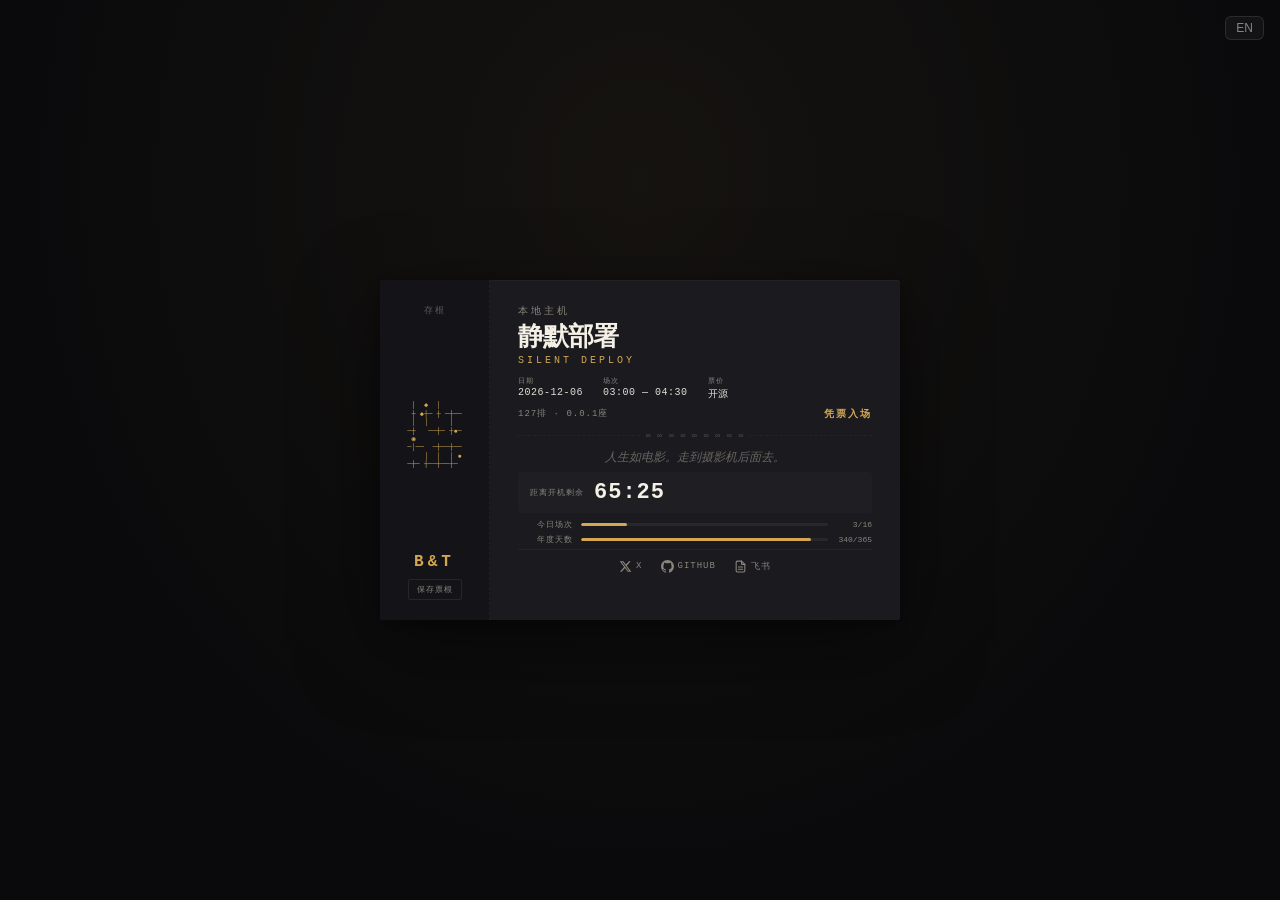
==== commit 8a5e1482: "v3: complete i18n — zh/en full coverage, progress as fractions (session/16, day/365)" ====
--- a/index.html
+++ b/index.html
@@ -3,7 +3,7 @@
 <head>
 <meta charset="UTF-8">
 <meta name="viewport" content="width=device-width, initial-scale=1.0">
-<title>nice — Film Ticket</title>
+<title>nice — 电影票</title>
 <style>
 :root {
   --bg: #0a0a0c;
@@ -33,7 +33,6 @@
   overflow-x:hidden;
   padding:12px;
 }
-/* Language toggle */
 .lang-toggle {
   position:fixed; top:16px; right:16px; z-index:10;
   background:rgba(255,255,255,0.04); border:1px solid rgba(255,255,255,0.1);
@@ -42,43 +41,23 @@
   transition:all .2s;
 }
 .lang-toggle:hover { color:var(--text); border-color:rgba(255,255,255,0.2); }
-
-/* ── Ticket Container ── */
-.ticket-wrapper {
-  perspective:800px; width:100%; max-width:520px;
-}
+.ticket-wrapper { perspective:800px; width:100%; max-width:520px; }
 .ticket {
-  position:relative;
-  background:var(--ticket-bg);
-  border-radius:2px;
-  display:flex;
-  min-height:340px;
+  position:relative; background:var(--ticket-bg); border-radius:2px;
+  display:flex; min-height:340px;
   box-shadow: 0 24px 80px rgba(0,0,0,0.5), 0 4px 16px rgba(0,0,0,0.3), inset 0 1px 0 rgba(255,255,255,0.03);
-  overflow:hidden;
-  transition: transform .35s cubic-bezier(.25,.1,.25,1),
-              box-shadow .35s cubic-bezier(.25,.1,.25,1);
-  will-change:transform;
-  contain:layout style;
-}
-.ticket:hover {
-  transform:translateY(-2px);
-  box-shadow: 0 28px 90px rgba(0,0,0,0.55), 0 6px 20px rgba(0,0,0,0.35), inset 0 1px 0 rgba(255,255,255,0.04);
-}
-
-/* ── Left Stub ── */
+  overflow:hidden; transition: transform .35s cubic-bezier(.25,.1,.25,1), box-shadow .35s cubic-bezier(.25,.1,.25,1);
+  will-change:transform; contain:layout style;
+}
+.ticket:hover { transform:translateY(-2px); box-shadow: 0 28px 90px rgba(0,0,0,0.55), 0 6px 20px rgba(0,0,0,0.35), inset 0 1px 0 rgba(255,255,255,0.04); }
 .stub {
-  width:110px; min-width:110px;
-  background:var(--ticket-stub);
+  width:110px; min-width:110px; background:var(--ticket-stub);
   display:flex; flex-direction:column; align-items:center;
-  padding:24px 10px 20px;
-  border-right:1px dashed var(--perf);
-  position:relative;
-  gap:8px;
+  padding:24px 10px 20px; border-right:1px dashed var(--perf); position:relative; gap:8px;
 }
 .stub-label {
   font-family:var(--font-ticket); font-size:9px; color:var(--text-dim);
-  text-transform:uppercase; letter-spacing:2px;
-  opacity:0.6;
+  text-transform:uppercase; letter-spacing:2px; opacity:0.6;
 }
 .stub-avatar {
   font-family:var(--font-ticket); font-size:7px; line-height:1.2;
@@ -96,16 +75,8 @@
   border-radius:2px; transition:all .2s; text-transform:uppercase;
   letter-spacing:1px; background:transparent;
 }
-.stub-save:hover {
-  color:var(--accent); border-color:var(--accent-dim);
-}
-
-/* ── Right Main Body ── */
-.body {
-  flex:1; display:flex; flex-direction:column; padding:24px 28px 0;
-  min-width:0;
-}
-/* Top: cinema + title */
+.stub-save:hover { color:var(--accent); border-color:var(--accent-dim); }
+.body { flex:1; display:flex; flex-direction:column; padding:24px 28px 0; min-width:0; }
 .body-header { margin-bottom:10px; }
 .cinema {
   font-family:var(--font-ticket); font-size:10px; color:var(--text-dim);
@@ -120,49 +91,24 @@
   font-family:var(--font-ticket); font-size:10px; color:var(--accent);
   letter-spacing:3px; text-transform:uppercase; margin-top:2px;
 }
-
-/* Meta row */
-.meta {
-  display:flex; gap:20px; margin-bottom:6px;
-  font-family:var(--font-ticket);
-}
+.meta { display:flex; gap:20px; margin-bottom:6px; font-family:var(--font-ticket); }
 .meta-item { display:flex; flex-direction:column; gap:1px; }
 .meta-label { font-size:7px; color:var(--text-dim); text-transform:uppercase; letter-spacing:1px; }
 .meta-value { font-size:10px; color:var(--text); letter-spacing:0.5px; }
-
-/* Seat + admit */
-.ticket-footer-row {
-  display:flex; justify-content:space-between; align-items:center;
-  margin-bottom:0;
-}
-.seat {
-  font-family:var(--font-ticket); font-size:9px; color:var(--text-dim);
-  letter-spacing:1px;
-}
-.admit {
-  font-family:var(--font-ticket); font-size:10px; color:var(--accent);
-  text-transform:uppercase; letter-spacing:2px; font-weight:700;
-}
-
-/* ── Perforation / Tear line ── */
+.ticket-footer-row { display:flex; justify-content:space-between; align-items:center; }
+.seat { font-family:var(--font-ticket); font-size:9px; color:var(--text-dim); letter-spacing:1px; }
+.admit { font-family:var(--font-ticket); font-size:10px; color:var(--accent); text-transform:uppercase; letter-spacing:2px; font-weight:700; }
 .tear-line {
   display:flex; align-items:center; gap:6px; margin:10px 0 8px;
   color:var(--text-dim); font-family:var(--font-ticket); font-size:8px;
   letter-spacing:1px; opacity:.5;
 }
-.tear-line::before,.tear-line::after {
-  content:''; flex:1; height:0;
-  border-top:1px dashed rgba(255,255,255,0.08);
-}
-
-/* ── Slogan ── */
+.tear-line::before,.tear-line::after { content:''; flex:1; height:0; border-top:1px dashed rgba(255,255,255,0.08); }
 .slogan {
   font-family:var(--font-ui); font-size:12px; color:var(--text-dim);
   font-style:italic; text-align:center; line-height:1.5;
   margin-bottom:6px; opacity:.7;
 }
-
-/* ── Countdown ── */
 .countdown-row {
   display:flex; align-items:center; gap:10px;
   margin-bottom:6px; padding:8px 12px;
@@ -174,36 +120,23 @@
 }
 .countdown-value {
   font-family:var(--font-ticket); font-size:22px; font-weight:700;
-  color:var(--text-bright); letter-spacing:1px;
-  transition:color .3s;
+  color:var(--text-bright); letter-spacing:1px; transition:color .3s;
 }
 .countdown-value.urgent { color:var(--red); animation:pulse .6s ease-in-out infinite; }
 @keyframes pulse { 0%,100%{opacity:1} 50%{opacity:.4} }
-
-/* ── Progress bars ── */
 .progress-group { display:flex; flex-direction:column; gap:4px; margin-bottom:4px; }
-.progress-row {
-  display:flex; align-items:center; gap:8px;
-}
+.progress-row { display:flex; align-items:center; gap:8px; }
 .progress-label {
   font-family:var(--font-ticket); font-size:8px; color:var(--text-dim);
   width:55px; text-align:right; text-transform:uppercase; letter-spacing:1px;
   white-space:nowrap;
 }
-.progress-bar {
-  flex:1; height:3px; background:var(--progress-bg);
-  border-radius:2px; overflow:hidden;
-}
-.progress-fill {
-  height:100%; background:var(--progress-fill);
-  border-radius:2px; transition:width .5s ease;
-}
+.progress-bar { flex:1; height:3px; background:var(--progress-bg); border-radius:2px; overflow:hidden; }
+.progress-fill { height:100%; background:var(--progress-fill); border-radius:2px; transition:width .5s ease; }
 .progress-pct {
   font-family:var(--font-ticket); font-size:8px; color:var(--text-dim);
   width:36px; text-align:right;
 }
-
-/* ── Social links ── */
 .social-row {
   display:flex; justify-content:center; gap:18px;
   padding:10px 0 14px; border-top:1px solid rgba(255,255,255,0.04);
@@ -216,8 +149,6 @@
 }
 .social-row a:hover { color:var(--accent); }
 .social-row svg { width:13px; height:13px; }
-
-/* ── Animations ── */
 @keyframes tearOut {
   0% { transform:translateX(0); opacity:1; }
   50% { transform:translateX(-20px); opacity:.5; }
@@ -229,16 +160,13 @@
 }
 .tearing .ticket { animation:tearOut .5s ease-in forwards; }
 .ticket.fresh { animation:tearIn .5s ease-out; }
-
-/* ── Toast ── */
 .toast {
   position:fixed; bottom:24px; left:50%; transform:translateX(-50%);
   background:var(--ticket-bg); color:var(--accent);
   padding:8px 20px; border-radius:4px; font-family:var(--font-ticket);
   font-size:11px; letter-spacing:1px; z-index:20;
   border:1px solid rgba(212,168,83,0.2);
-  opacity:0; transition:opacity .3s;
-  pointer-events:none;
+  opacity:0; transition:opacity .3s; pointer-events:none;
 }
 .toast.show { opacity:1; }
 
@@ -256,73 +184,65 @@
   .meta { gap:12px; }
   .meta-value { font-size:9px; }
   .countdown-value { font-size:18px; }
+  .progress-label { width:42px; }
+  .social-row { gap:12px; }
 }
 </style>
 </head>
 <body>
 
-<button class="lang-toggle" id="langToggle" title="Switch language">中</button>
+<button class="lang-toggle" id="langToggle" title="Switch language">EN</button>
 
 <div class="ticket-wrapper">
   <div class="ticket" id="ticket">
-    <!-- Left Stub -->
-    <div class="stub" id="stub">
-      <div class="stub-label" data-i18n="stub"></div>
+    <div class="stub">
+      <div class="stub-label" id="stubLabel"></div>
       <div class="stub-avatar" id="avatar"></div>
       <div class="stub-initials">B&T</div>
-      <button class="stub-save" id="saveBtn" data-i18n="save"></button>
+      <button class="stub-save" id="saveBtn"></button>
     </div>
-    <!-- Main Body -->
     <div class="body">
       <div class="body-header">
-        <div class="cinema">LOCALHOST</div>
+        <div class="cinema" id="cinema"></div>
         <div class="film-title" id="filmTitle"></div>
         <div class="film-subtitle" id="filmSubtitle"></div>
       </div>
       <div class="meta">
         <div class="meta-item">
-          <span class="meta-label" data-i18n="date"></span>
+          <span class="meta-label" id="labelDate"></span>
           <span class="meta-value" id="metaDate"></span>
         </div>
         <div class="meta-item">
-          <span class="meta-label" data-i18n="showtime"></span>
+          <span class="meta-label" id="labelShowtime"></span>
           <span class="meta-value" id="metaShowtime"></span>
         </div>
         <div class="meta-item">
-          <span class="meta-label" data-i18n="price"></span>
-          <span class="meta-value">OPEN SOURCE</span>
+          <span class="meta-label" id="labelPrice"></span>
+          <span class="meta-value" id="metaPrice"></span>
         </div>
       </div>
       <div class="ticket-footer-row">
-        <span class="seat">ROW 127 · SEAT 0.0.1</span>
-        <span class="admit">ADMIT ONE</span>
+        <span class="seat" id="seat"></span>
+        <span class="admit" id="admit"></span>
       </div>
-
-      <!-- Tear line -->
       <div class="tear-line">∞ ∞ ∞ ∞ ∞ ∞ ∞ ∞ ∞</div>
       <div class="slogan" id="slogan"></div>
-
-      <!-- Countdown -->
       <div class="countdown-row">
-        <span class="countdown-label" data-i18n="countdown"></span>
+        <span class="countdown-label" id="countdownLabel"></span>
         <span class="countdown-value" id="countdown">89:59</span>
       </div>
-
-      <!-- Progress -->
       <div class="progress-group">
         <div class="progress-row">
-          <span class="progress-label" data-i18n="today"></span>
+          <span class="progress-label" id="labelToday"></span>
           <div class="progress-bar"><div class="progress-fill" id="todayFill"></div></div>
-          <span class="progress-pct" id="todayPct">0%</span>
+          <span class="progress-pct" id="todayPct"></span>
         </div>
         <div class="progress-row">
-          <span class="progress-label" data-i18n="year"></span>
+          <span class="progress-label" id="labelYear"></span>
           <div class="progress-bar"><div class="progress-fill" id="yearFill"></div></div>
-          <span class="progress-pct" id="yearPct">0%</span>
+          <span class="progress-pct" id="yearPct"></span>
         </div>
       </div>
-
-      <!-- Social -->
       <div class="social-row">
         <a href="https://x.com/Myrfather" target="_blank" rel="noopener">
           <svg viewBox="0 0 24 24" fill="currentColor"><path d="M18.244 2.25h3.308l-7.227 8.26 8.502 11.24H16.17l-5.214-6.817L4.99 21.75H1.68l7.73-8.835L1.254 2.25H8.08l4.713 6.231zm-1.161 17.52h1.833L7.084 4.126H5.117z"/></svg>
@@ -334,7 +254,7 @@
         </a>
         <a href="https://codecave.feishu.cn/drive/folder/CkvWf3Q8Il75RGdhdBUc70AtncQ?from=from_copylink" target="_blank" rel="noopener">
           <svg viewBox="0 0 24 24" fill="none" stroke="currentColor" stroke-width="2" stroke-linecap="round" stroke-linejoin="round"><path d="M14 2H6a2 2 0 0 0-2 2v16a2 2 0 0 0 2 2h12a2 2 0 0 0 2-2V8z"/><polyline points="14 2 14 8 20 8"/><line x1="16" y1="13" x2="8" y2="13"/><line x1="16" y1="17" x2="8" y2="17"/></svg>
-          Feishu
+          <span id="socialFeishu"></span>
         </a>
       </div>
     </div>
@@ -347,30 +267,108 @@
 (function(){
 'use strict';
 
-/* ═══════════════════════════════════════════
-   i18n
-   ═══════════════════════════════════════════ */
+/* ═══════════════════════════
+   i18n — complete dictionary
+   ═══════════════════════════ */
 var lang = localStorage.getItem('lang') || 'zh';
-var i18n = {
-  zh: { stub:'存根', save:'保存票根', date:'日期', showtime:'场次', price:'票价',
-        countdown:'距离开机剩余', today:'今日进度', year:'年度进度',
-        slogan:'人生如电影。走到摄影机后面去。',
-        saved:'票根已保存 ✓', cinema:'LOCALHOST' },
-  en: { stub:'STUB', save:'SAVE TICKET', date:'DATE', showtime:'SHOW', price:'PRICE',
-        countdown:'Until roll', today:'TODAY', year:'YEAR',
-        slogan:'Life unfolds like a film. Step behind the camera.',
-        saved:'Ticket saved  ✓', cinema:'LOCALHOST' }
-};
-
-function t(key) { return i18n[lang][key] || key; }
+
+var DICT = {
+  zh: {
+    cinema: '本地主机',
+    stub: '存根',
+    save: '保存票根',
+    date: '日期',
+    showtime: '场次',
+    price: '票价',
+    priceVal: '开源',
+    seat: '127排 · 0.0.1座',
+    admit: '凭票入场',
+    countdown: '距离开机剩余',
+    today: '今日场次',
+    year: '年度天数',
+    slogan: '人生如电影。走到摄影机后面去。',
+    saved: '票根已保存 ✓',
+    feishu: '飞书',
+    sessions: [
+      {name:'深夜编译', sub:'MIDNIGHT COMPILE'},
+      {name:'调试梦境', sub:'DREAM DEBUG'},
+      {name:'静默部署', sub:'SILENT DEPLOY'},
+      {name:'黎明补丁', sub:'DAWN PATCH'},
+      {name:'清晨迭代', sub:'MORNING ITER'},
+      {name:'架构早餐', sub:'BREAKFAST ARCH'},
+      {name:'全栈日场', sub:'FULL STACK'},
+      {name:'重构午时', sub:'NOON REFACTOR'},
+      {name:'午间休场', sub:'LUNCH BREAK'},
+      {name:'午后构建', sub:'AFTERNOON BUILD'},
+      {name:'日落提交', sub:'SUNSET COMMIT'},
+      {name:'黄昏审查', sub:'EVENING REVIEW'},
+      {name:'黄金时段', sub:'GOLDEN HOUR'},
+      {name:'夜间轮值', sub:'NIGHT SHIFT'},
+      {name:'深夜运维', sub:'LATE NIGHT OPS'},
+      {name:'末次编译', sub:'LAST COMPILE'}
+    ]
+  },
+  en: {
+    cinema: 'LOCALHOST',
+    stub: 'STUB',
+    save: 'SAVE TICKET',
+    date: 'DATE',
+    showtime: 'SHOW',
+    price: 'PRICE',
+    priceVal: 'OPEN SOURCE',
+    seat: 'ROW 127 · SEAT 0.0.1',
+    admit: 'ADMIT ONE',
+    countdown: 'Until roll',
+    today: 'REEL',
+    year: 'DAYS',
+    slogan: 'Life unfolds like a film. Step behind the camera.',
+    saved: 'Ticket saved  ✓',
+    feishu: 'Feishu',
+    sessions: [
+      {name:'MIDNIGHT COMPILE', sub:'深夜编译'},
+      {name:'DREAM DEBUG', sub:'调试梦境'},
+      {name:'SILENT DEPLOY', sub:'静默部署'},
+      {name:'DAWN PATCH', sub:'黎明补丁'},
+      {name:'MORNING ITER', sub:'清晨迭代'},
+      {name:'BREAKFAST ARCH', sub:'架构早餐'},
+      {name:'FULL STACK', sub:'全栈日场'},
+      {name:'NOON REFACTOR', sub:'重构午时'},
+      {name:'LUNCH BREAK', sub:'午间休场'},
+      {name:'AFTERNOON BUILD', sub:'午后构建'},
+      {name:'SUNSET COMMIT', sub:'日落提交'},
+      {name:'EVENING REVIEW', sub:'黄昏审查'},
+      {name:'GOLDEN HOUR', sub:'黄金时段'},
+      {name:'NIGHT SHIFT', sub:'夜间轮值'},
+      {name:'LATE NIGHT OPS', sub:'深夜运维'},
+      {name:'LAST COMPILE', sub:'末次编译'}
+    ]
+  }
+};
+
+function t(key) { return DICT[lang][key] || key; }
 
 function applyI18n() {
-  document.querySelectorAll('[data-i18n]').forEach(function(el) {
-    el.textContent = t(el.getAttribute('data-i18n'));
-  });
+  // Static text
+  document.getElementById('cinema').textContent = t('cinema');
+  document.getElementById('stubLabel').textContent = t('stub');
+  document.getElementById('saveBtn').textContent = t('save');
+  document.getElementById('labelDate').textContent = t('date');
+  document.getElementById('labelShowtime').textContent = t('showtime');
+  document.getElementById('labelPrice').textContent = t('price');
+  document.getElementById('metaPrice').textContent = t('priceVal');
+  document.getElementById('seat').textContent = t('seat');
+  document.getElementById('admit').textContent = t('admit');
+  document.getElementById('countdownLabel').textContent = t('countdown');
+  document.getElementById('labelToday').textContent = t('today');
+  document.getElementById('labelYear').textContent = t('year');
   document.getElementById('slogan').textContent = t('slogan');
+  document.getElementById('socialFeishu').textContent = t('feishu');
   document.getElementById('langToggle').textContent = lang === 'zh' ? 'EN' : '中';
+  document.documentElement.lang = lang;
   document.title = lang === 'zh' ? 'nice — 电影票' : 'nice — Film Ticket';
+
+  // Session-dependent text
+  updateSessionText();
 }
 
 document.getElementById('langToggle').addEventListener('click', function() {
@@ -379,30 +377,15 @@
   applyI18n();
 });
 
-/* ═══════════════════════════════════════════
-   Session Engine — 90min sessions from midnight
-   ═══════════════════════════════════════════ */
-var SESSIONS = [
-  {name:'MIDNIGHT COMPILE', sub:'深夜编译', ascii:'moon'},
-  {name:'DREAM DEBUG', sub:'调试梦境', ascii:'wave'},
-  {name:'SILENT DEPLOY', sub:'静默部署', ascii:'circuit'},
-  {name:'DAWN PATCH', sub:'黎明补丁', ascii:'constellation'},
-  {name:'MORNING ITER', sub:'清晨迭代', ascii:'geo'},
-  {name:'BREAKFAST ARCH', sub:'架构早餐', ascii:'blueprint'},
-  {name:'FULL STACK', sub:'全栈日场', ascii:'diamond'},
-  {name:'NOON REFACTOR', sub:'重构午时', ascii:'spiral'},
-  {name:'LUNCH BREAK', sub:'午间休场', ascii:'face'},
-  {name:'AFTERNOON BUILD', sub:'午后构建', ascii:'structure'},
-  {name:'SUNSET COMMIT', sub:'日落提交', ascii:'waves'},
-  {name:'EVENING REVIEW', sub:'黄昏审查', ascii:'pcb'},
-  {name:'GOLDEN HOUR', sub:'黄金时段', ascii:'starfield'},
-  {name:'NIGHT SHIFT', sub:'夜间轮值', ascii:'fractal'},
-  {name:'LATE NIGHT OPS', sub:'深夜运维', ascii:'terminal'},
-  {name:'LAST COMPILE', sub:'末次编译', ascii:'symbol'}
+/* ═══════════════════════════
+   Session Engine
+   ═══════════════════════════ */
+var ASCII_TYPES = [
+  'moon','wave','circuit','constellation','geo','blueprint','diamond',
+  'spiral','face','structure','waves','pcb','starfield','fractal','terminal','symbol'
 ];
 
 function getSession(now) {
-  // now: Date or timestamp
   if (!(now instanceof Date)) now = new Date(now);
   var midnight = new Date(now);
   midnight.setHours(0,0,0,0);
@@ -412,180 +395,162 @@
   var end   = new Date(start.getTime() + 90 * 60000);
   return {
     index: idx,
-    name: SESSIONS[idx].name,
-    sub: SESSIONS[idx].sub,
-    ascii: SESSIONS[idx].ascii,
+    ascii: ASCII_TYPES[idx],
     start: start,
     end: end,
     remaining: Math.max(0, end - now)
   };
 }
 
-/* ═══════════════════════════════════════════
-   ASCII Avatar Generator
-   ═══════════════════════════════════════════ */
+function getSessionName(idx) {
+  return DICT[lang].sessions[idx];
+}
+
+function updateSessionText() {
+  var s = getSessionName(currentSession ? currentSession.index : 0);
+  document.getElementById('filmTitle').textContent = s.name;
+  document.getElementById('filmSubtitle').textContent = s.sub;
+}
+
+/* ═══════════════════════════
+   ASCII Avatar
+   ═══════════════════════════ */
 var ASCII = {};
-
 ASCII._seed = Math.floor(Math.random()*2147483647);
 ASCII._rng = function() {
   ASCII._seed = (ASCII._seed * 16807 + 0) % 2147483647;
   return (ASCII._seed - 1) / 2147483646;
 };
 ASCII.pick = function(arr) { return arr[Math.floor(ASCII._rng() * arr.length)]; };
-
 ASCII.face = function() {
-  var eyes = ASCII.pick(['● ●','o o','• •','O O','@ @']);
-  var m = ASCII.pick(['____','────','﹏﹏﹏','~~~~']);
-  var r=[];
-  r.push('  .---.');
-  r.push(' | '+eyes+' |');
-  r.push(' |  '+m+'  |');
-  r.push('  \'---\'');
-  return r.join('\n');
+  var e=ASCII.pick(['● ●','o o','• •','O O','@ @']);
+  var m=ASCII.pick(['____','────','﹏﹏﹏','~~~~']);
+  return '  .---.\n | '+e+' |\n |  '+m+'  |\n  \'---\'';
 };
 ASCII.diamond = function() {
-  var c='◆'; var f='·'; var n=4, r=[];
+  var c='◆',f='·',n=4,r=[];
   for(var i=0;i<n;i++){ var s=' '.repeat(n-i-1); r.push(i===0?s+c:s+c+f.repeat(i*2-1)+c); }
   for(var i=n-2;i>=0;i--){ var s=' '.repeat(n-i-1); r.push(i===0?s+c:s+c+f.repeat(i*2-1)+c); }
   return r.join('\n');
 };
 ASCII.wave = function() {
-  var r=[], w=13;
-  for(var y=0;y<7;y++){
-    var l='';
-    for(var x=0;x<w;x++){
-      var v=Math.sin(x/3+y/1.5)*Math.cos(y/2+x/4);
-      l+=v>0.3?'~':v<-0.3?'≈':Math.abs(v)<.15?'·':' ';
-    }
-    r.push(l);
-  }
+  var r=[],w=13;
+  for(var y=0;y<7;y++){ var l=''; for(var x=0;x<w;x++){ var v=Math.sin(x/3+y/1.5)*Math.cos(y/2+x/4); l+=v>0.3?'~':v<-0.3?'≈':Math.abs(v)<.15?'·':' '; } r.push(l); }
   return r.join('\n');
 };
 ASCII.constellation = function() {
-  var stars=['✦','✧','·','•','⋆']; var r=[], w=14, h=9;
-  var grid=[]; for(var y=0;y<h;y++){ grid[y]=[]; for(var x=0;x<w;x++) grid[y][x]=' '; }
-  for(var i=0;i<8;i++){ grid[Math.floor(ASCII._rng()*h)][Math.floor(ASCII._rng()*w)]=ASCII.pick(stars); }
-  for(var y=0;y<h;y++) r.push(grid[y].join(''));
-  return r.join('\n');
+  var stars=['✦','✧','·','•','⋆'],w=14,h=9;
+  var g=[]; for(var y=0;y<h;y++){ g[y]=[]; for(var x=0;x<w;x++) g[y][x]=' '; }
+  for(var i=0;i<8;i++) g[Math.floor(ASCII._rng()*h)][Math.floor(ASCII._rng()*w)]=ASCII.pick(stars);
+  var r=[]; for(var y=0;y<h;y++) r.push(g[y].join('')); return r.join('\n');
 };
 ASCII.circuit = function() {
-  var w=13, h=8, g=[];
+  var w=13,h=8,g=[];
   for(var y=0;y<h;y++){ g[y]=[]; for(var x=0;x<w;x++) g[y][x]=' '; }
   for(var y=1;y<h;y+=2) for(var x=0;x<w;x++) if(ASCII._rng()>.3) g[y][x]='─';
   for(var x=1;x<w;x+=3) for(var y=0;y<h;y++){ if(g[y][x]==='─') g[y][x]='┼'; else if(ASCII._rng()>.4) g[y][x]='│'; }
   for(var i=0;i<6;i++) g[Math.floor(ASCII._rng()*h)][Math.floor(ASCII._rng()*w)]=ASCII.pick(['●','○','◉','◆']);
-  var l=[]; for(var y=0;y<h;y++) l.push(g[y].join('')); return l.join('\n');
-};
-ASCII.geo = function() { return ASCII.diamond(); };
-ASCII.structure = function() { var r=[], t=['▀','▄','█','▌','▐']; for(var y=0;y<7;y++){ var l=''; for(var x=0;x<11;x++) l+=ASCII.pick(t); r.push(l); } return r.join('\n'); };
+  var r=[]; for(var y=0;y<h;y++) r.push(g[y].join('')); return r.join('\n');
+};
+ASCII.geo = ASCII.diamond;
+ASCII.structure = function() {
+  var t=['▀','▄','█','▌','▐'],r=[];
+  for(var y=0;y<7;y++){ var l=''; for(var x=0;x<11;x++) l+=ASCII.pick(t); r.push(l); }
+  return r.join('\n');
+};
 ASCII.fractal = function() {
-  var r=[], w=15;
-  for(var y=0;y<9;y++){
-    var l='';
-    for(var x=0;x<w;x++){
-      var v=(x^y)/3%1;
-      l+=v<.25?'▓':v<.5?'▒':v<.75?'░':' ';
-    }
-    r.push(l);
-  }
+  var r=[],w=15;
+  for(var y=0;y<9;y++){ var l=''; for(var x=0;x<w;x++){ var v=(x^y)/3%1; l+=v<.25?'▓':v<.5?'▒':v<.75?'░':' '; } r.push(l); }
   return r.join('\n');
 };
 ASCII.blueprint = function() {
-  var r=[], w=13;
-  for(var y=0;y<7;y++){
-    var l='';
-    for(var x=0;x<w;x++){
-      if(y%2===0||x%3===0) l+='┼'; else l+=' ';
-    }
-    r.push(l);
-  }
+  var r=[],w=13;
+  for(var y=0;y<7;y++){ var l=''; for(var x=0;x<w;x++){ l+=(y%2===0||x%3===0)?'┼':' '; } r.push(l); }
   return r.join('\n');
 };
-
 var ASCII_MAP = {
-  moon: function(){ var r=['    ☽','   ☽  ','  ✦   ','   ·  ']; return r.join('\n'); },
+  moon: function(){ return '    ☽\n   ☽  \n  ✦   \n   ·  '; },
   wave: ASCII.wave, circuit: ASCII.circuit, constellation: ASCII.constellation,
   geo: ASCII.geo, blueprint: ASCII.blueprint, diamond: ASCII.diamond,
-  spiral: function(){ var r=[],n=5; for(var i=0;i<n;i++){ var s=' '.repeat(n-i-1), c='@'; r.push(s+'@'+'·'.repeat(i*2-1)+(i>0?'@':'')); } for(var i=n-2;i>=0;i--){ var s=' '.repeat(n-i-1); r.push(s+'@'+'·'.repeat(i*2-1)+(i>0?'@':'')); } return r.join('\n'); },
+  spiral: function(){
+    var n=5,r=[]; for(var i=0;i<n;i++){ var s=' '.repeat(n-i-1); r.push(s+'@'+'·'.repeat(i*2-1)+(i>0?'@':'')); }
+    for(var i=n-2;i>=0;i--){ var s=' '.repeat(n-i-1); r.push(s+'@'+'·'.repeat(i*2-1)+(i>0?'@':'')); }
+    return r.join('\n');
+  },
   face: ASCII.face, structure: ASCII.structure,
-  pcb: function(){ return ASCII.circuit(); },
-  starfield: ASCII.constellation,
-  terminal: function(){ var r=[' > _',' > ./build',' > deploy',' > ...',' > done  ✓']; return r.join('\n'); },
+  pcb: function(){ return ASCII.circuit(); }, starfield: ASCII.constellation,
+  terminal: function(){ return ' > _\n > ./build\n > deploy\n > ...\n > done  ✓'; },
   fractal: ASCII.fractal,
-  symbol: function(){ var r=['  ◆ ◇ ◆',' ◇ ◆ ◇','  ◆ ◇ ◆']; return r.join('\n'); },
-  waves: function(){ var r=[],w=13; for(var y=0;y<7;y++){ var l=''; for(var x=0;x<w;x++){ var v=Math.sin(x/2+y)*Math.cos(y+x/3); l+=v>0.4?'◠':v<-0.4?'◡':'~'; } r.push(l); } return r.join('\n'); }
-};
-
-/* ═══════════════════════════════════════════
+  symbol: function(){ return '  ◆ ◇ ◆\n ◇ ◆ ◇\n  ◆ ◇ ◆'; },
+  waves: function(){
+    var r=[],w=13; for(var y=0;y<7;y++){ var l=''; for(var x=0;x<w;x++){ var v=Math.sin(x/2+y)*Math.cos(y+x/3); l+=v>0.4?'◠':v<-0.4?'◡':'~'; } r.push(l); }
+    return r.join('\n');
+  }
+};
+
+/* ═══════════════════════════
    Timer Controller
-   ═══════════════════════════════════════════ */
+   ═══════════════════════════ */
 var lastSessionIdx = -1;
 var currentSession = null;
 
-function updateTimers() {
+function updateAll() {
   var now = new Date();
   currentSession = getSession(now);
 
-  // Session title
-  document.getElementById('filmTitle').textContent = currentSession.name;
-  document.getElementById('filmSubtitle').textContent = currentSession.sub;
-
-  // Meta: date
-  var yyyy = now.getFullYear();
-  var mm = String(now.getMonth()+1).padStart(2,'0');
-  var dd = String(now.getDate()).padStart(2,'0');
-  document.getElementById('metaDate').textContent = yyyy+'-'+mm+'-'+dd;
-
-  // Meta: showtime
-  var sh = String(currentSession.start.getHours()).padStart(2,'0');
-  var sm = String(currentSession.start.getMinutes()).padStart(2,'0');
-  var eh = String(currentSession.end.getHours()).padStart(2,'0');
-  var em = String(currentSession.end.getMinutes()).padStart(2,'0');
+  // Session text
+  var s = getSessionName(currentSession.index);
+  document.getElementById('filmTitle').textContent = s.name;
+  document.getElementById('filmSubtitle').textContent = s.sub;
+
+  // Date
+  var y=now.getFullYear(), m=String(now.getMonth()+1).padStart(2,'0'), d=String(now.getDate()).padStart(2,'0');
+  document.getElementById('metaDate').textContent = y+'-'+m+'-'+d;
+
+  // Showtime
+  var sh=String(currentSession.start.getHours()).padStart(2,'0');
+  var sm=String(currentSession.start.getMinutes()).padStart(2,'0');
+  var eh=String(currentSession.end.getHours()).padStart(2,'0');
+  var em=String(currentSession.end.getMinutes()).padStart(2,'0');
   document.getElementById('metaShowtime').textContent = sh+':'+sm+' — '+eh+':'+em;
 
   // Countdown
-  var rem = currentSession.remaining;
-  var mins = Math.floor(rem / 60000);
-  var secs = Math.floor((rem % 60000) / 1000);
-  var cdEl = document.getElementById('countdown');
+  var rem=currentSession.remaining, mins=Math.floor(rem/60000), secs=Math.floor((rem%60000)/1000);
+  var cdEl=document.getElementById('countdown');
   cdEl.textContent = String(mins).padStart(2,'0')+':'+String(secs).padStart(2,'0');
-  cdEl.classList.toggle('urgent', rem < 60000);
-
-  // Daily progress
-  var midnight = new Date(now); midnight.setHours(0,0,0,0);
-  var dayPct = ((now - midnight) / 86400000) * 100;
-  document.getElementById('todayFill').style.width = dayPct.toFixed(1)+'%';
-  document.getElementById('todayPct').textContent = dayPct.toFixed(1)+'%';
-
-  // Yearly progress
-  var yearStart = new Date(now.getFullYear(), 0, 1);
-  var yearEnd = new Date(now.getFullYear()+1, 0, 1);
-  var yearPct = ((now - yearStart) / (yearEnd - yearStart)) * 100;
-  document.getElementById('yearFill').style.width = yearPct.toFixed(1)+'%';
-  document.getElementById('yearPct').textContent = yearPct.toFixed(1)+'%';
-
-  // Session change detection
-  if (lastSessionIdx !== -1 && lastSessionIdx !== currentSession.index) {
-    triggerTear();
-  }
-  lastSessionIdx = currentSession.index;
-}
-
-/* ═══════════════════════════════════════════
+  cdEl.classList.toggle('urgent', rem<60000);
+
+  // Today: session/16 + progress bar
+  var idx = currentSession.index;
+  document.getElementById('todayFill').style.width = ((idx+1)/16*100).toFixed(1)+'%';
+  document.getElementById('todayPct').textContent = (idx+1)+'/16';
+
+  // Year: day-of-year/365 leap-year-aware
+  var yearStart = new Date(y, 0, 1);
+  var yearEnd = new Date(y+1, 0, 1);
+  var totalDays = Math.round((yearEnd - yearStart) / 86400000); // 365 or 366
+  var dayOfYear = Math.floor((now - yearStart) / 86400000) + 1;
+  document.getElementById('yearFill').style.width = (dayOfYear/totalDays*100).toFixed(1)+'%';
+  document.getElementById('yearPct').textContent = dayOfYear+'/'+totalDays;
+
+  // Session change
+  if (lastSessionIdx !== -1 && lastSessionIdx !== idx) triggerTear();
+  lastSessionIdx = idx;
+}
+
+/* ═══════════════════════════
    Tear Animation
-   ═══════════════════════════════════════════ */
+   ═══════════════════════════ */
 function triggerTear() {
   var ticket = document.getElementById('ticket');
-  // Regenerate seed for new session
   ASCII._seed = Math.floor(Math.random()*2147483647);
-
   ticket.classList.add('tearing');
   setTimeout(function() {
     updateAvatar();
-    updateTimers();
+    updateAll();
     ticket.classList.remove('tearing');
     ticket.classList.add('fresh');
-    setTimeout(function() { ticket.classList.remove('fresh'); }, 500);
+    setTimeout(function(){ ticket.classList.remove('fresh'); }, 500);
   }, 450);
 }
 
@@ -595,26 +560,20 @@
   document.getElementById('avatar').textContent = gen();
 }
 
-/* ═══════════════════════════════════════════
-   Ticket Export (Canvas → PNG)
-   ═══════════════════════════════════════════ */
+/* ═══════════════════════════
+   Ticket Export
+   ═══════════════════════════ */
 document.getElementById('saveBtn').addEventListener('click', function() {
   var ticket = document.getElementById('ticket');
   var toast = document.getElementById('toast');
-
-  // Use html2canvas approach: create SVG foreignObject
   var rect = ticket.getBoundingClientRect();
   var scale = 2;
-  var w = rect.width * scale;
-  var h = rect.height * scale;
-
   var canvas = document.createElement('canvas');
-  canvas.width = w;
-  canvas.height = h;
+  canvas.width = rect.width * scale;
+  canvas.height = rect.height * scale;
   var ctx = canvas.getContext('2d');
   ctx.scale(scale, scale);
 
-  // Build SVG with foreignObject
   var styles = Array.from(document.querySelectorAll('style')).map(function(s){return s.textContent;}).join('\n');
   var html = ticket.outerHTML;
   var svg = '<svg xmlns="http://www.w3.org/2000/svg" width="'+rect.width+'" height="'+rect.height+'">'+
@@ -633,31 +592,26 @@
     canvas.toBlob(function(blob) {
       var a = document.createElement('a');
       a.href = URL.createObjectURL(blob);
-      a.download = 'ticket-'+currentSession.name.replace(/\s/g,'-')+'.png';
+      var s = getSessionName(currentSession ? currentSession.index : 0);
+      a.download = 'ticket-'+s.name.replace(/\s/g,'-')+'.png';
       a.click();
       toast.textContent = t('saved');
       toast.classList.add('show');
       setTimeout(function(){ toast.classList.remove('show'); }, 2000);
     }, 'image/png');
   };
-
   img.src = url;
 });
 
-/* ═══════════════════════════════════════════
+/* ═══════════════════════════
    Init
-   ═══════════════════════════════════════════ */
+   ═══════════════════════════ */
 applyI18n();
-updateTimers();
+updateAll();
 updateAvatar();
-
-// Tick every second
-setInterval(function() {
-  updateTimers();
-}, 1000);
+setInterval(updateAll, 1000);
 
 })();
 </script>
-
 </body>
 </html>
